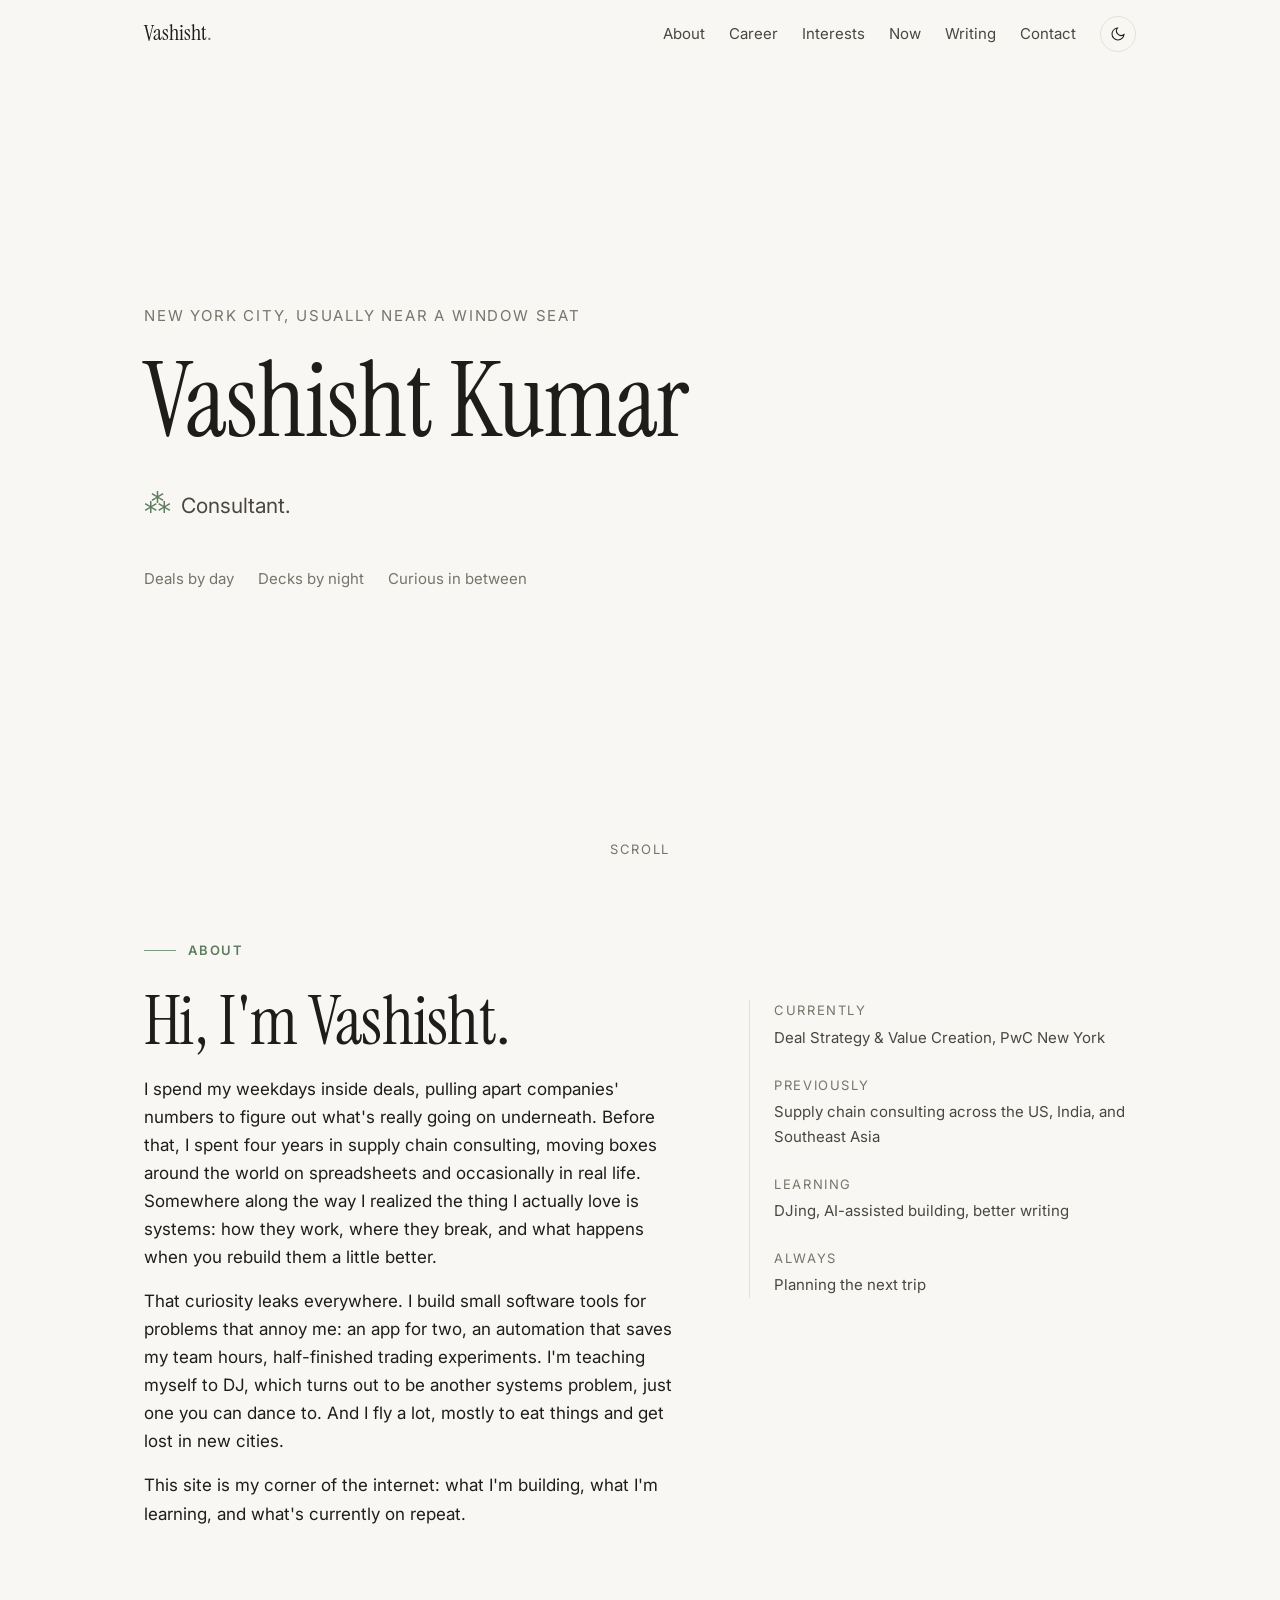
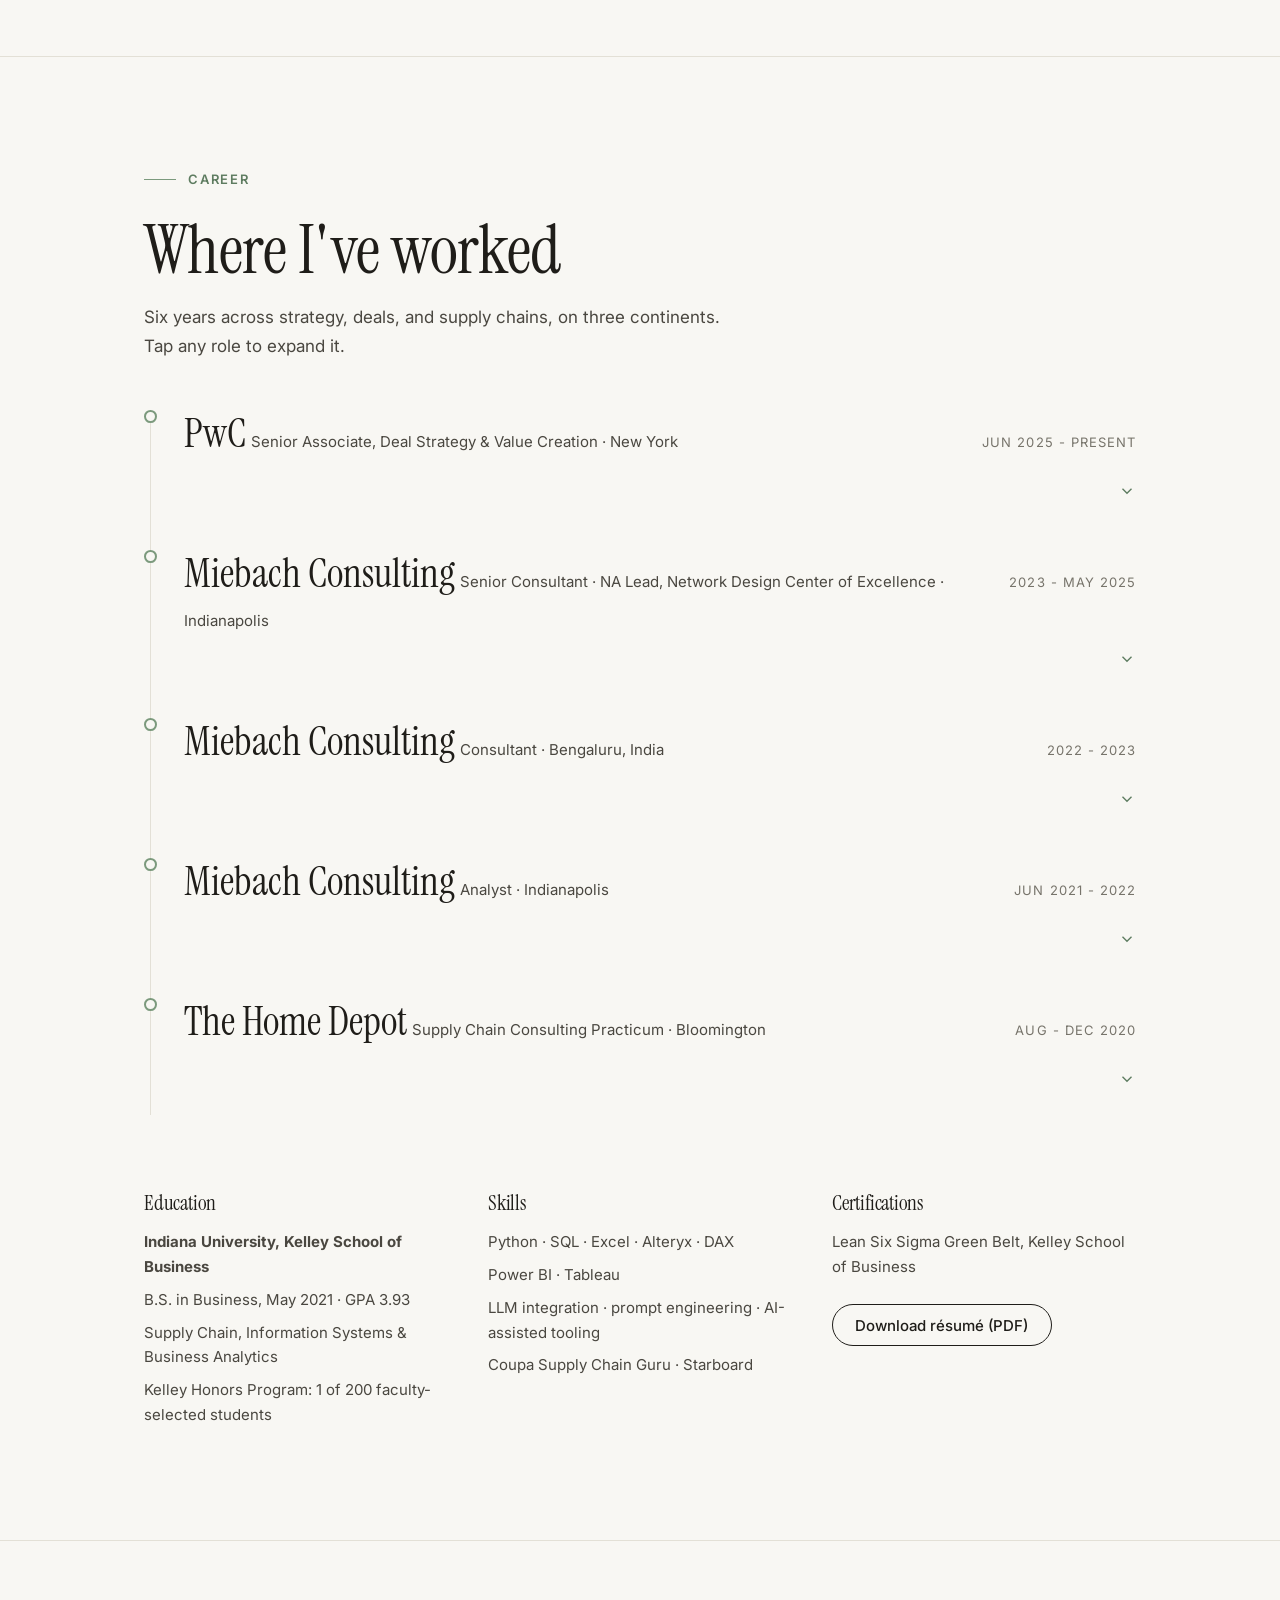
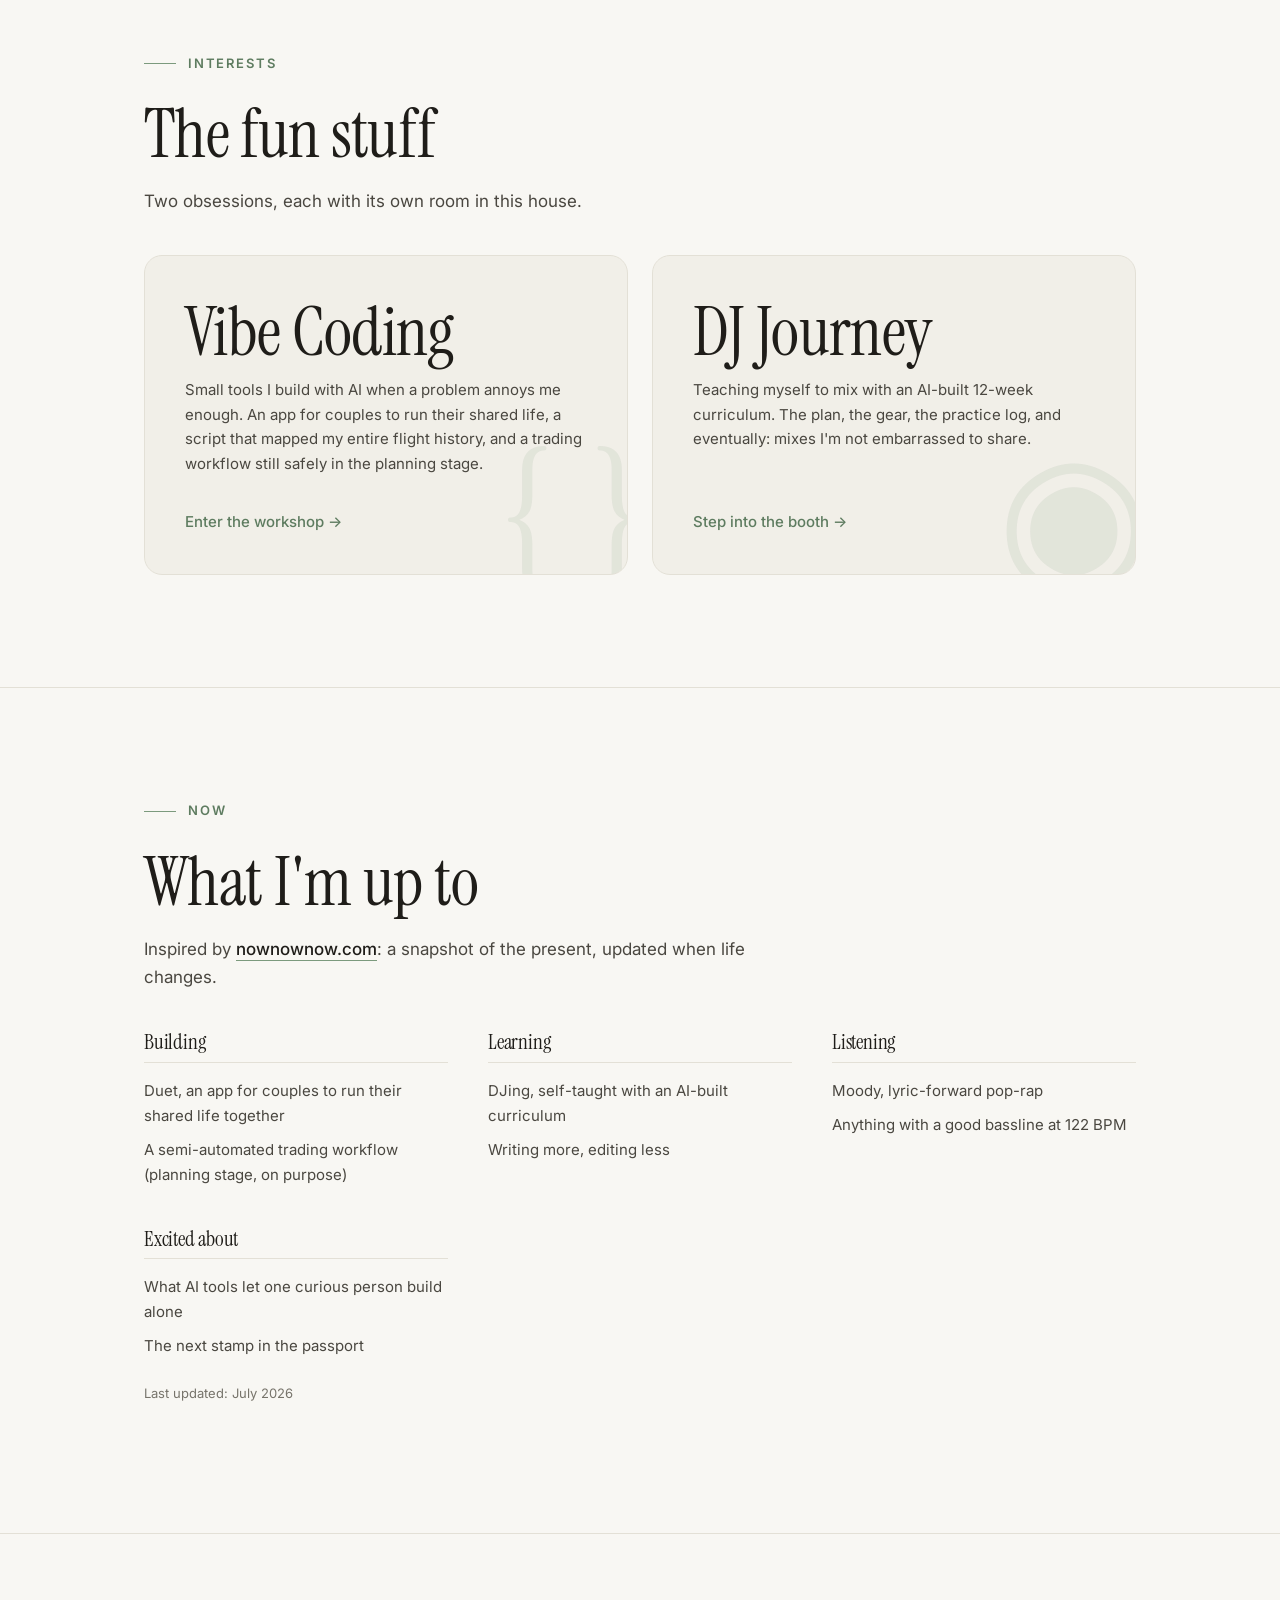
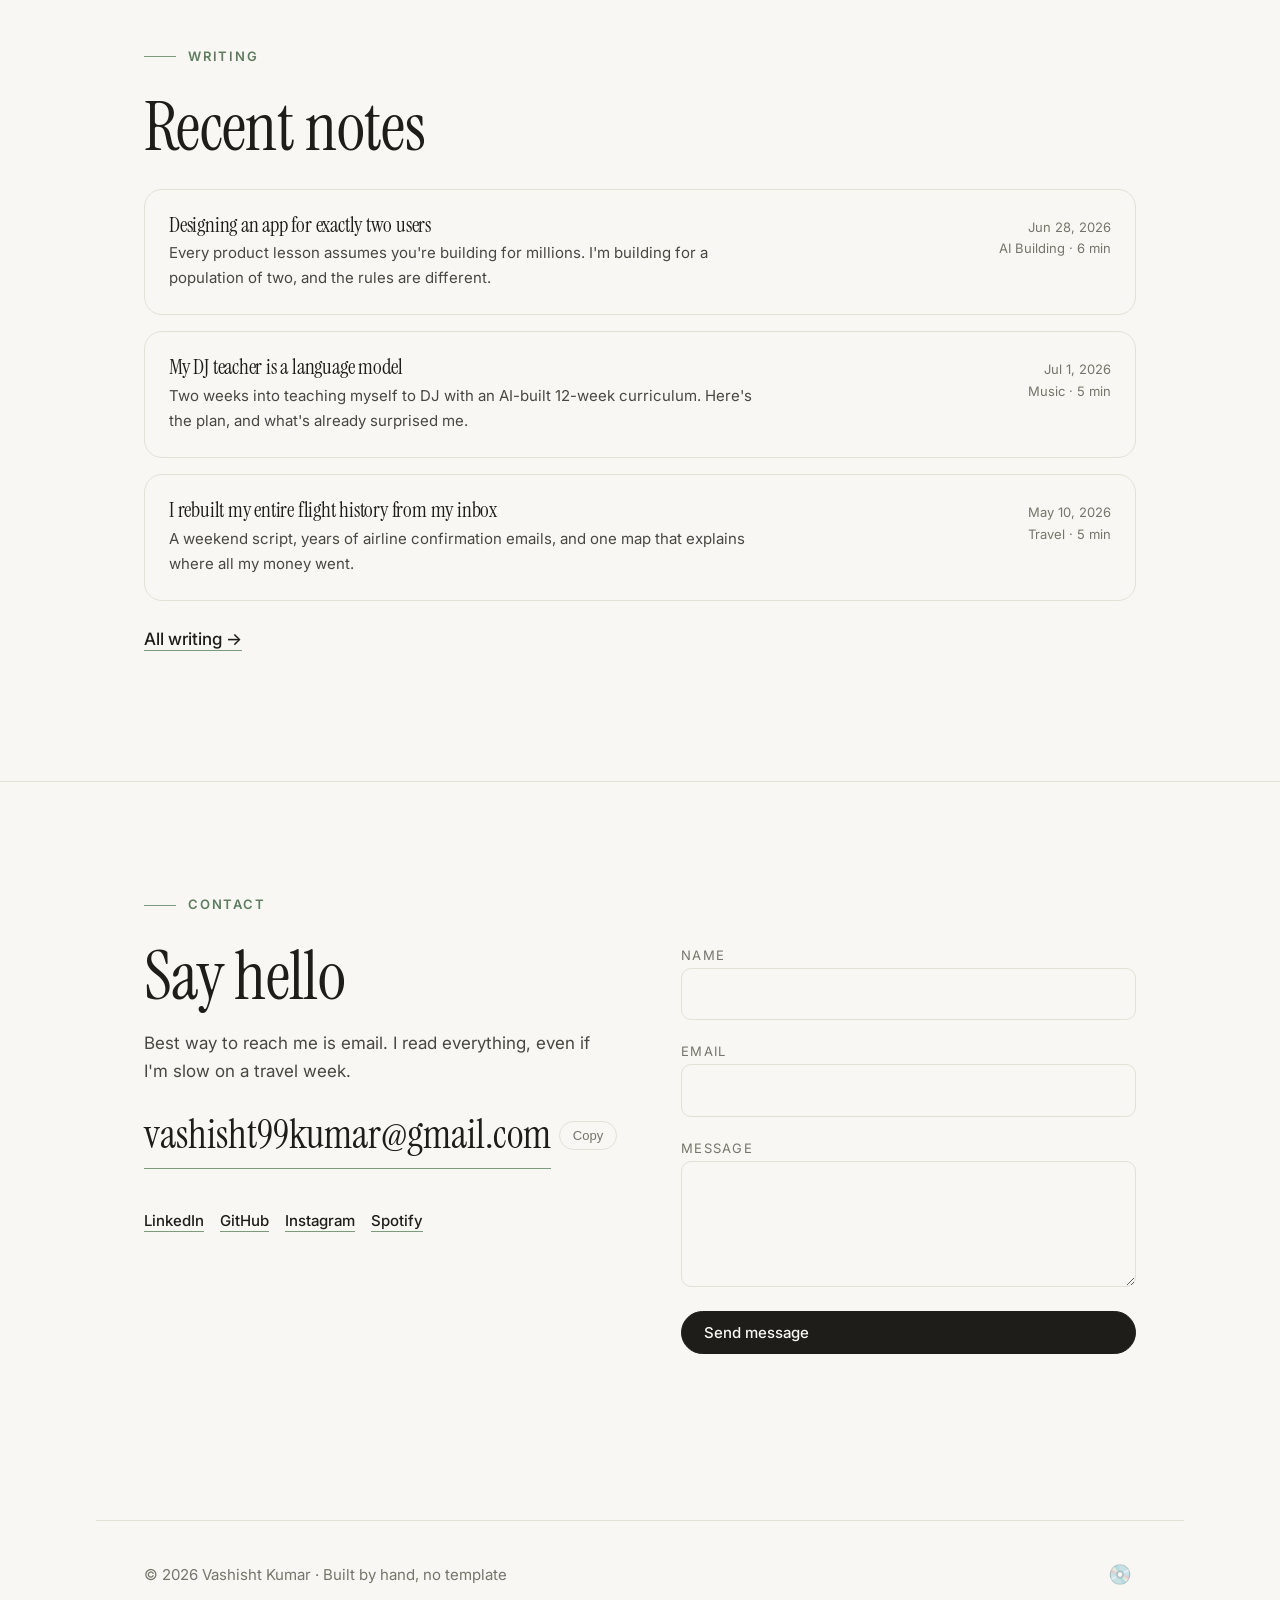
==== index.html @ 823fc9f8 "Add files via upload" ====
<!DOCTYPE html>
<html lang="en">
<head>
  <meta charset="UTF-8">
  <meta name="viewport" content="width=device-width, initial-scale=1.0">
  <title>Vashisht Kumar - building, mixing, learning in public</title>

  <!-- SEO -->
  <meta name="description" content="Vashisht Kumar is a deals consultant in New York who builds small software tools, learns to DJ, and writes about systems, money, and music.">
  <link rel="canonical" href="https://vashishtkumar99.github.io/">

  <!-- OpenGraph -->
  <meta property="og:type" content="website">
  <meta property="og:title" content="Vashisht Kumar">
  <meta property="og:description" content="Building, mixing, and learning in public. A personal corner of the internet.">
  <meta property="og:url" content="https://vashishtkumar99.github.io/">
  <meta property="og:image" content="https://vashishtkumar99.github.io/assets/images/og-cover.png">
  <meta name="twitter:card" content="summary_large_image">

  <link rel="icon" href="assets/icons/favicon.svg" type="image/svg+xml">

  <!-- Fonts -->
  <link rel="preconnect" href="https://fonts.googleapis.com">
  <link rel="preconnect" href="https://fonts.gstatic.com" crossorigin>
  <link href="https://fonts.googleapis.com/css2?family=Instrument+Serif:ital@0;1&family=Inter:wght@400;500;600&display=swap" rel="stylesheet">

  <link rel="stylesheet" href="styles/main.css">
  <link rel="stylesheet" href="styles/animations.css">
  <link rel="stylesheet" href="styles/responsive.css">

  <!-- Set theme before paint to avoid a flash of the wrong mode -->
  <script>
    (function () {
      var t = localStorage.getItem("theme");
      if (t === "dark" || (!t && matchMedia("(prefers-color-scheme: dark)").matches)) {
        document.documentElement.setAttribute("data-theme", "dark");
      }
    })();
  </script>
</head>
<body>
  <a class="skip-link" href="#main">Skip to content</a>

  <!-- Loading overlay -->
  <div class="loader" id="loader" aria-hidden="true"><span>VK</span></div>

  <!-- ============================ Navigation ============================ -->
  <header class="nav" id="nav">
    <div class="container nav__inner">
      <a class="nav__logo" href="/" aria-label="Vashisht Kumar, home">Vashisht<span class="mark">.</span></a>

      <button class="nav__menu-btn" id="menuBtn" aria-expanded="false" aria-controls="navLinks" aria-label="Open menu">
        <svg width="22" height="22" viewBox="0 0 24 24" fill="none" stroke="currentColor" stroke-width="1.6" aria-hidden="true"><path d="M4 7h16M4 12h16M4 17h16"/></svg>
      </button>

      <nav aria-label="Main">
        <ul class="nav__links" id="navLinks">
          <li><a href="#about">About</a></li>
          <li><a href="#career">Career</a></li>
          <li><a href="#interests">Interests</a></li>
          <li><a href="#now">Now</a></li>
          <li><a href="writing.html">Writing</a></li>
          <li><a href="#contact">Contact</a></li>
          <li>
            <button class="theme-toggle" id="themeToggle" aria-label="Toggle dark mode">
              <svg class="icon-sun" viewBox="0 0 24 24" fill="none" stroke="currentColor" stroke-width="1.6" aria-hidden="true"><circle cx="12" cy="12" r="4"/><path d="M12 2v2m0 16v2M4.9 4.9l1.4 1.4m11.4 11.4 1.4 1.4M2 12h2m16 0h2M4.9 19.1l1.4-1.4M17.7 6.3l1.4-1.4"/></svg>
              <svg class="icon-moon" viewBox="0 0 24 24" fill="none" stroke="currentColor" stroke-width="1.6" aria-hidden="true"><path d="M21 12.8A9 9 0 1 1 11.2 3 7 7 0 0 0 21 12.8Z"/></svg>
            </button>
          </li>
        </ul>
      </nav>
    </div>
  </header>

  <main id="main">
    <!-- ============================ Hero ============================ -->
    <section class="hero container" aria-label="Introduction">
      <div>
        <p class="hero__hello hero-enter">New York City, usually near a window seat</p>
        <h1 class="hero-enter">Vashisht Kumar</h1>
        <p class="hero__rotator hero-enter">
          <span class="mark" aria-hidden="true">⁂</span>
          <span class="rotator__word" id="rotatorWord">Consultant.</span>
        </p>
        <div class="hero__meta hero-enter">
          <span>Deals by day</span>
          <span>Decks by night</span>
          <span>Curious in between</span>
        </div>
      </div>
      <p class="scroll-hint" aria-hidden="true">Scroll</p>
    </section>

    <!-- ============================ About ============================ -->
    <section class="section" id="about">
      <div class="container">
        <p class="eyebrow reveal">About</p>
        <div class="about__grid">
          <div class="reveal">
            <h2>Hi, I'm Vashisht.</h2>
            <p>I spend my weekdays inside deals, pulling apart companies' numbers to figure out what's really going on underneath. Before that, I spent four years in supply chain consulting, moving boxes around the world on spreadsheets and occasionally in real life. Somewhere along the way I realized the thing I actually love is systems: how they work, where they break, and what happens when you rebuild them a little better.</p>
            <p>That curiosity leaks everywhere. I build small software tools for problems that annoy me: an app for two, an automation that saves my team hours, half-finished trading experiments. I'm teaching myself to DJ, which turns out to be another systems problem, just one you can dance to. And I fly a lot, mostly to eat things and get lost in new cities.</p>
            <p>This site is my corner of the internet: what I'm building, what I'm learning, and what's currently on repeat.</p>
          </div>
          <dl class="about__facts reveal-stagger">
            <div>
              <dt>Currently</dt>
              <dd>Deal Strategy &amp; Value Creation, PwC New York</dd>
            </div>
            <div>
              <dt>Previously</dt>
              <dd>Supply chain consulting across the US, India, and Southeast Asia</dd>
            </div>
            <div>
              <dt>Learning</dt>
              <dd>DJing, AI-assisted building, better writing</dd>
            </div>
            <div>
              <dt>Always</dt>
              <dd>Planning the next trip</dd>
            </div>
          </dl>
        </div>
      </div>
    </section>

    <!-- ============================ Career ============================ -->
    <section class="section" id="career">
      <div class="container">
        <p class="eyebrow reveal">Career</p>
        <h2 class="reveal">Where I've worked</h2>
        <p class="reveal" style="margin-bottom: var(--space-4); color: var(--ink-soft);">Six years across strategy, deals, and supply chains, on three continents. Tap any role to expand it.</p>

        <ol class="timeline">
          <!-- PwC -->
          <li class="timeline__item reveal">
            <button class="timeline__toggle" aria-expanded="false">
              <span>
                <span class="timeline__company">PwC</span>
                <span class="timeline__role">Senior Associate, Deal Strategy &amp; Value Creation · New York</span>
              </span>
              <span class="timeline__dates">Jun 2025 - Present</span>
              <svg class="timeline__chevron" width="18" height="18" viewBox="0 0 24 24" fill="none" stroke="currentColor" stroke-width="1.8" aria-hidden="true"><path d="m6 9 6 6 6-6"/></svg>
            </button>
            <div class="timeline__panel">
              <div class="timeline__panel-inner">
                <ul>
                  <li>Identified revenue, margin, and pipeline risks across 3 buy-side deals; findings led clients to reprice or walk away from transactions.</li>
                  <li>Supported 2 closed sell-side deals with ARR and price/volume/mix analyses that held up under buyer due diligence.</li>
                  <li>Co-led 4 portfolio company engagements, running client communication and guiding 1–2 analysts to the final deliverable.</li>
                  <li>Built AI-assisted practice tools that cut client data QC from 2 hours to minutes: a data profiling automation, a custom Excel ribbon, and LLM-integrated Power BI standards for DAX generation.</li>
                </ul>
                <div class="tags">
                  <span class="tag">M&amp;A diligence</span><span class="tag">Excel</span><span class="tag">Power BI</span><span class="tag">LLM tooling</span><span class="tag">DAX</span>
                </div>
              </div>
            </div>
          </li>

          <!-- Miebach - Senior Consultant -->
          <li class="timeline__item reveal">
            <button class="timeline__toggle" aria-expanded="false">
              <span>
                <span class="timeline__company">Miebach Consulting</span>
                <span class="timeline__role">Senior Consultant · NA Lead, Network Design Center of Excellence · Indianapolis</span>
              </span>
              <span class="timeline__dates">2023 - May 2025</span>
              <svg class="timeline__chevron" width="18" height="18" viewBox="0 0 24 24" fill="none" stroke="currentColor" stroke-width="1.8" aria-hidden="true"><path d="m6 9 6 6 6-6"/></svg>
            </button>
            <div class="timeline__panel">
              <div class="timeline__panel-inner">
                <ul>
                  <li>Led S&amp;OP process design and OMP implementation for a large CPG manufacturer, owning a workstream end-to-end across internal teams and external partners.</li>
                  <li>Managed 5 projects across network design and S&amp;OE planning: scope, timeline, and budget.</li>
                  <li>Delivered work that generated 4 follow-up projects worth 1–2x the original contract value.</li>
                  <li>Appointed Center of Excellence lead: designed and delivered network design trainings for 50–100 consultants globally.</li>
                </ul>
                <div class="tags">
                  <span class="tag">S&amp;OP</span><span class="tag">OMP</span><span class="tag">Network design</span><span class="tag">Team leadership</span>
                </div>
              </div>
            </div>
          </li>

          <!-- Miebach - Consultant, Bengaluru -->
          <li class="timeline__item reveal">
            <button class="timeline__toggle" aria-expanded="false">
              <span>
                <span class="timeline__company">Miebach Consulting</span>
                <span class="timeline__role">Consultant · Bengaluru, India</span>
              </span>
              <span class="timeline__dates">2022 - 2023</span>
              <svg class="timeline__chevron" width="18" height="18" viewBox="0 0 24 24" fill="none" stroke="currentColor" stroke-width="1.8" aria-hidden="true"><path d="m6 9 6 6 6-6"/></svg>
            </button>
            <div class="timeline__panel">
              <div class="timeline__panel-inner">
                <ul>
                  <li>Owned analysis workstreams across 6 distribution, inventory, and manufacturing optimization projects in 5 Southeast Asian countries, identifying 10–12% supply chain cost savings.</li>
                  <li>Managed 2 client engagements end-to-end across consumer goods, cosmetics, and chemical industries.</li>
                  <li>Led bi-weekly knowledge-sharing sessions for 50+ regional attendees.</li>
                </ul>
                <div class="tags">
                  <span class="tag">Optimization</span><span class="tag">Client management</span><span class="tag">APAC</span>
                </div>
              </div>
            </div>
          </li>

          <!-- Miebach - Analyst -->
          <li class="timeline__item reveal">
            <button class="timeline__toggle" aria-expanded="false">
              <span>
                <span class="timeline__company">Miebach Consulting</span>
                <span class="timeline__role">Analyst · Indianapolis</span>
              </span>
              <span class="timeline__dates">Jun 2021 - 2022</span>
              <svg class="timeline__chevron" width="18" height="18" viewBox="0 0 24 24" fill="none" stroke="currentColor" stroke-width="1.8" aria-hidden="true"><path d="m6 9 6 6 6-6"/></svg>
            </button>
            <div class="timeline__panel">
              <div class="timeline__panel-inner">
                <ul>
                  <li>Built supply chain models across 7 fashion and retail engagements, reducing costs 5–10% with Llamasoft's optimization suite.</li>
                  <li>Ran on-site factory assessments with clients to validate data and find operational inefficiencies.</li>
                  <li>Created an automated SQL + Power BI workflow to interpret modeling results, saving 20+ hours per strategy project and was adopted by the whole team.</li>
                </ul>
                <div class="tags">
                  <span class="tag">SQL</span><span class="tag">Power BI</span><span class="tag">Llamasoft</span><span class="tag">Automation</span>
                </div>
              </div>
            </div>
          </li>

          <!-- Home Depot practicum -->
          <li class="timeline__item reveal">
            <button class="timeline__toggle" aria-expanded="false">
              <span>
                <span class="timeline__company">The Home Depot</span>
                <span class="timeline__role">Supply Chain Consulting Practicum · Bloomington</span>
              </span>
              <span class="timeline__dates">Aug - Dec 2020</span>
              <svg class="timeline__chevron" width="18" height="18" viewBox="0 0 24 24" fill="none" stroke="currentColor" stroke-width="1.8" aria-hidden="true"><path d="m6 9 6 6 6-6"/></svg>
            </button>
            <div class="timeline__panel">
              <div class="timeline__panel-inner">
                <ul>
                  <li>Faculty-selected for a transportation and delivery optimization project for a Fortune 500 company.</li>
                  <li>Recommended vendor and third-party backhauls to cut "empty" fleet miles, with savings in the hundreds of thousands of dollars.</li>
                  <li>Built an Excel Solver model showing the case for switching bulk distribution centers to 7-day operations.</li>
                </ul>
                <div class="tags">
                  <span class="tag">Excel Solver</span><span class="tag">Logistics</span>
                </div>
              </div>
            </div>
          </li>
        </ol>

        <div class="career__extras reveal-stagger">
          <div>
            <h3>Education</h3>
            <ul>
              <li><strong>Indiana University, Kelley School of Business</strong></li>
              <li>B.S. in Business, May 2021 · GPA 3.93</li>
              <li>Supply Chain, Information Systems &amp; Business Analytics</li>
              <li>Kelley Honors Program: 1 of 200 faculty-selected students</li>
            </ul>
          </div>
          <div>
            <h3>Skills</h3>
            <ul>
              <li>Python · SQL · Excel · Alteryx · DAX</li>
              <li>Power BI · Tableau</li>
              <li>LLM integration · prompt engineering · AI-assisted tooling</li>
              <li>Coupa Supply Chain Guru · Starboard</li>
            </ul>
          </div>
          <div>
            <h3>Certifications</h3>
            <ul>
              <li>Lean Six Sigma Green Belt, Kelley School of Business</li>
              <li style="margin-top: var(--space-2);"><a class="btn" href="assets/Vashisht_Kumar_Resume.pdf" download>Download résumé (PDF)</a></li>
            </ul>
          </div>
        </div>
      </div>
    </section>

    <!-- ============================ Interests ============================ -->
    <section class="section" id="interests">
      <div class="container">
        <p class="eyebrow reveal">Interests</p>
        <h2 class="reveal">The fun stuff</h2>
        <p class="reveal" style="margin-bottom: var(--space-4); color: var(--ink-soft);">Two obsessions, each with its own room in this house.</p>

        <div class="interests__grid reveal-stagger">
          <a class="interest-card" href="vibe-coding.html">
            <h3>Vibe Coding</h3>
            <p>Small tools I build with AI when a problem annoys me enough. An app for couples to run their shared life, a script that mapped my entire flight history, and a trading workflow still safely in the planning stage.</p>
            <span class="interest-card__cta">Enter the workshop →</span>
            <span class="interest-card__glyph" aria-hidden="true">{ }</span>
          </a>
          <a class="interest-card" href="dj.html">
            <h3>DJ Journey</h3>
            <p>Teaching myself to mix with an AI-built 12-week curriculum. The plan, the gear, the practice log, and eventually: mixes I'm not embarrassed to share.</p>
            <span class="interest-card__cta">Step into the booth →</span>
            <span class="interest-card__glyph" aria-hidden="true">◉</span>
          </a>
        </div>
      </div>
    </section>

    <!-- ============================ Now ============================ -->
    <section class="section" id="now">
      <div class="container">
        <p class="eyebrow reveal">Now</p>
        <h2 class="reveal">What I'm up to</h2>
        <p class="reveal" style="color: var(--ink-soft);">Inspired by <a class="link" href="https://nownownow.com/about" target="_blank" rel="noopener">nownownow.com</a>: a snapshot of the present, updated when life changes.</p>

        <div class="now__grid reveal-stagger" style="margin-top: var(--space-4);">
          <div class="now__col">
            <h3>Building</h3>
            <ul>
              <li>Duet, an app for couples to run their shared life together</li>
              <li>A semi-automated trading workflow (planning stage, on purpose)</li>
            </ul>
          </div>
          <div class="now__col">
            <h3>Learning</h3>
            <ul>
              <li>DJing, self-taught with an AI-built curriculum</li>
              <li>Writing more, editing less</li>
            </ul>
          </div>
          <div class="now__col">
            <h3>Listening</h3>
            <ul>
              <li>Moody, lyric-forward pop-rap</li>
              <li>Anything with a good bassline at 122 BPM</li>
            </ul>
          </div>
          <div class="now__col">
            <h3>Excited about</h3>
            <ul>
              <li>What AI tools let one curious person build alone</li>
              <li>The next stamp in the passport</li>
            </ul>
          </div>
        </div>
        <p class="now__updated reveal">Last updated: July 2026</p>
      </div>
    </section>

    <!-- ============================ Writing preview ============================ -->
    <section class="section" id="writing">
      <div class="container">
        <p class="eyebrow reveal">Writing</p>
        <h2 class="reveal">Recent notes</h2>
        <div class="post-list reveal-stagger" id="recentPosts" style="margin-top: var(--space-3);">
          <!-- Rendered from js/app.js POSTS data -->
        </div>
        <p class="reveal" style="margin-top: var(--space-3);"><a class="link" href="writing.html">All writing →</a></p>
      </div>
    </section>

    <!-- ============================ Contact ============================ -->
    <section class="section" id="contact">
      <div class="container">
        <p class="eyebrow reveal">Contact</p>
        <div class="contact__grid">
          <div class="reveal">
            <h2>Say hello</h2>
            <p style="color: var(--ink-soft);">Best way to reach me is email. I read everything, even if I'm slow on a travel week.</p>
            <p class="contact__email">
              <a class="link" href="mailto:vashisht99kumar@gmail.com">vashisht99kumar@gmail.com</a>
              <button class="copy-btn" id="copyEmail" data-email="vashisht99kumar@gmail.com">Copy</button>
            </p>
            <ul class="socials">
              <li><a class="link" href="https://www.linkedin.com/in/vashishtkumar/" target="_blank" rel="noopener">LinkedIn</a></li>
              <li><a class="link" href="https://github.com/vashishtkumar99" target="_blank" rel="noopener">GitHub</a></li>
              <li><a class="link" href="https://www.instagram.com/vash99" target="_blank" rel="noopener">Instagram</a></li>
              <li><a class="link" href="https://open.spotify.com/user/z9gkb1hpstepxz9as33qjwstt?si=893effffeba64bb4" target="_blank" rel="noopener">Spotify</a></li>
            </ul>
          </div>
          <form class="form reveal" id="contactForm" novalidate>
            <div>
              <label for="cf-name">Name</label>
              <input id="cf-name" name="name" type="text" autocomplete="name" required>
            </div>
            <div>
              <label for="cf-email">Email</label>
              <input id="cf-email" name="email" type="email" autocomplete="email" required>
            </div>
            <div>
              <label for="cf-message">Message</label>
              <textarea id="cf-message" name="message" rows="4" required></textarea>
            </div>
            <button class="btn btn--solid" type="submit">Send message</button>
            <p class="form__status" id="formStatus" role="status"></p>
          </form>
        </div>
      </div>
    </section>

    <!-- ============================ Footer ============================ -->
    <footer class="container footer">
      <span>© 2026 Vashisht Kumar · Built by hand, no template</span>
      <button class="vinyl" id="vinyl" aria-label="A record. Give it a spin.">💿</button>
    </footer>
  </main>

  <script src="js/app.js" defer></script>
  <script src="js/animations.js" defer></script>
</body>
</html>
---- styles/main.css ----
/* ==========================================================================
   main.css - design tokens, base, layout, components
   Site: vashishtkumar.com
   Palette: off-white paper, sage accents, warm blacks, muted grays.
   Type:    Instrument Serif (display) / Inter (body).
   ========================================================================== */

/* --------------------------------------------------------------------------
   1. Design tokens
   -------------------------------------------------------------------------- */
:root {
  /* Color */
  --paper:      #F8F7F3;
  --paper-soft: #F1EFE8;
  --ink:        #1F1D19;   /* warm black */
  --ink-soft:   #4A4740;
  --gray:       #77746B;
  --line:       #E3E0D6;
  --sage:       #7C9A7D;
  --sage-deep:  #5E7C60;
  --sage-tint:  #E9EFE7;

  /* Type */
  --font-display: "Instrument Serif", Georgia, "Times New Roman", serif;
  --font-body:    "Inter", -apple-system, BlinkMacSystemFont, "Segoe UI", sans-serif;

  --text-xs:   0.8125rem;
  --text-sm:   0.9375rem;
  --text-base: 1.0625rem;
  --text-lg:   1.3125rem;
  --text-xl:   clamp(1.75rem, 3.5vw, 2.5rem);
  --text-2xl:  clamp(2.5rem, 6vw, 4.25rem);
  --text-hero: clamp(3rem, 9vw, 6.5rem);

  /* Space & shape */
  --space-1: 0.5rem;
  --space-2: 1rem;
  --space-3: 1.5rem;
  --space-4: 2.5rem;
  --space-5: 4rem;
  --space-6: 7rem;
  --radius:  10px;
  --radius-lg: 18px;

  --container: 68rem;
  --measure:   38rem;   /* comfortable reading width */

  --ease: cubic-bezier(0.25, 0.1, 0.25, 1);
  --ease-out: cubic-bezier(0.16, 1, 0.3, 1);

  color-scheme: light;
}

/* Dark mode - warm, low-contrast, never pure black */
[data-theme="dark"] {
  --paper:      #191813;
  --paper-soft: #201F19;
  --ink:        #ECE9DF;
  --ink-soft:   #C6C2B5;
  --gray:       #928E82;
  --line:       #302E27;
  --sage:       #8FAC90;
  --sage-deep:  #A3BEA4;
  --sage-tint:  #232B22;
  color-scheme: dark;
}

/* --------------------------------------------------------------------------
   2. Base
   -------------------------------------------------------------------------- */
*, *::before, *::after { box-sizing: border-box; }

html {
  scroll-behavior: smooth;
  scroll-padding-top: 5.5rem; /* clear the fixed nav on anchor jumps */
}

body {
  margin: 0;
  background: var(--paper);
  color: var(--ink);
  font-family: var(--font-body);
  font-size: var(--text-base);
  line-height: 1.65;
  -webkit-font-smoothing: antialiased;
  transition: background-color 0.4s var(--ease), color 0.4s var(--ease);
}

h1, h2, h3 {
  font-family: var(--font-display);
  font-weight: 400;
  line-height: 1.08;
  letter-spacing: -0.01em;
  margin: 0 0 var(--space-2);
}

h1 { font-size: var(--text-hero); }
h2 { font-size: var(--text-2xl); }
h3 { font-size: var(--text-xl); }

p { margin: 0 0 var(--space-2); max-width: var(--measure); }

a {
  color: inherit;
  text-decoration: none;
}

img { max-width: 100%; display: block; }

::selection { background: var(--sage); color: var(--paper); }

:focus-visible {
  outline: 2px solid var(--sage-deep);
  outline-offset: 3px;
  border-radius: 2px;
}

.visually-hidden {
  position: absolute;
  width: 1px; height: 1px;
  clip-path: inset(50%);
  overflow: hidden;
  white-space: nowrap;
}

.skip-link {
  position: absolute;
  top: -3rem; left: var(--space-2);
  background: var(--ink); color: var(--paper);
  padding: 0.5rem 1rem;
  border-radius: var(--radius);
  z-index: 100;
  transition: top 0.2s var(--ease);
}
.skip-link:focus { top: var(--space-2); }

/* --------------------------------------------------------------------------
   3. Layout primitives
   -------------------------------------------------------------------------- */
.container {
  max-width: var(--container);
  margin-inline: auto;
  padding-inline: clamp(1.25rem, 5vw, 3rem);
}

.section { padding-block: var(--space-6); }
.section + .section { border-top: 1px solid var(--line); }

/* Eyebrow label - small caps, sage rule. Used to open every section. */
.eyebrow {
  display: flex;
  align-items: center;
  gap: 0.75rem;
  font-size: var(--text-xs);
  font-weight: 600;
  letter-spacing: 0.14em;
  text-transform: uppercase;
  color: var(--sage-deep);
  margin-bottom: var(--space-3);
}
.eyebrow::before {
  content: "";
  width: 2rem; height: 1px;
  background: var(--sage);
}

/* Inline text link with animated underline */
.link {
  position: relative;
  color: var(--ink);
  font-weight: 500;
  background-image: linear-gradient(var(--sage), var(--sage));
  background-repeat: no-repeat;
  background-position: 0 100%;
  background-size: 100% 1px;
  transition: background-size 0.3s var(--ease), color 0.3s var(--ease);
  padding-bottom: 2px;
}
.link:hover { background-size: 100% 2px; color: var(--sage-deep); }

/* Buttons */
.btn {
  display: inline-flex;
  align-items: center;
  gap: 0.5rem;
  font: 500 var(--text-sm)/1 var(--font-body);
  padding: 0.8rem 1.4rem;
  border-radius: 999px;
  border: 1px solid var(--ink);
  background: transparent;
  color: var(--ink);
  cursor: pointer;
  transition: background 0.25s var(--ease), color 0.25s var(--ease), transform 0.25s var(--ease);
}
.btn:hover { background: var(--ink); color: var(--paper); transform: translateY(-1px); }
.btn--solid { background: var(--ink); color: var(--paper); }
.btn--solid:hover { background: var(--sage-deep); border-color: var(--sage-deep); }

/* --------------------------------------------------------------------------
   4. Navigation
   -------------------------------------------------------------------------- */
.nav {
  position: fixed;
  inset: 0 0 auto;
  z-index: 50;
  backdrop-filter: blur(12px);
  background: color-mix(in srgb, var(--paper) 82%, transparent);
  border-bottom: 1px solid transparent;
  transition: border-color 0.3s var(--ease), background-color 0.4s var(--ease);
}
.nav.is-scrolled { border-color: var(--line); }

.nav__inner {
  display: flex;
  align-items: center;
  justify-content: space-between;
  height: 4.25rem;
}

.nav__logo {
  font-family: var(--font-display);
  font-size: 1.35rem;
}
.nav__logo .mark { color: var(--sage-deep); }

.nav__links {
  display: flex;
  align-items: center;
  gap: var(--space-3);
  list-style: none;
  margin: 0; padding: 0;
  font-size: var(--text-sm);
}
.nav__links a {
  color: var(--ink-soft);
  transition: color 0.2s var(--ease);
}
.nav__links a:hover,
.nav__links a[aria-current="page"] { color: var(--ink); }

/* Theme toggle */
.theme-toggle {
  border: 1px solid var(--line);
  background: transparent;
  color: var(--ink);
  width: 2.25rem; height: 2.25rem;
  border-radius: 50%;
  display: grid; place-items: center;
  cursor: pointer;
  transition: border-color 0.25s var(--ease), transform 0.25s var(--ease);
}
.theme-toggle:hover { border-color: var(--sage); transform: rotate(15deg); }
.theme-toggle svg { width: 1rem; height: 1rem; }
[data-theme="dark"] .theme-toggle .icon-moon,
:root:not([data-theme="dark"]) .theme-toggle .icon-sun { display: none; }

/* Mobile menu button */
.nav__menu-btn {
  display: none;
  background: none; border: none;
  cursor: pointer;
  color: var(--ink);
  padding: 0.5rem;
}

/* --------------------------------------------------------------------------
   5. Hero
   -------------------------------------------------------------------------- */
.hero {
  min-height: 92vh;
  display: flex;
  align-items: center;
  padding-top: 4.25rem;
}

.hero__hello {
  font-size: var(--text-sm);
  letter-spacing: 0.12em;
  text-transform: uppercase;
  color: var(--gray);
  margin-bottom: var(--space-2);
}

.hero h1 { max-width: 14ch; }

/* Rotating descriptor line */
.hero__rotator {
  margin-top: var(--space-3);
  font-size: var(--text-lg);
  color: var(--ink-soft);
  display: flex;
  align-items: baseline;
  gap: 0.6rem;
  min-height: 2.2em;
}
.hero__rotator .mark { color: var(--sage-deep); font-family: var(--font-display); font-size: 1.3em; }
.rotator__word {
  display: inline-block;
  transition: opacity 0.5s var(--ease), transform 0.5s var(--ease);
}
.rotator__word.is-leaving { opacity: 0; transform: translateY(-8px); }
.rotator__word.is-entering { opacity: 0; transform: translateY(8px); }

.hero__meta {
  margin-top: var(--space-4);
  display: flex;
  gap: var(--space-3);
  font-size: var(--text-sm);
  color: var(--gray);
}

.scroll-hint {
  position: absolute;
  bottom: var(--space-3);
  left: 50%;
  translate: -50% 0;
  color: var(--gray);
  font-size: var(--text-xs);
  letter-spacing: 0.12em;
  text-transform: uppercase;
}

/* --------------------------------------------------------------------------
   6. About
   -------------------------------------------------------------------------- */
.about__grid {
  display: grid;
  grid-template-columns: 1.4fr 1fr;
  gap: var(--space-5);
  align-items: start;
}

.about__facts {
  border-left: 1px solid var(--line);
  padding-left: var(--space-3);
  display: grid;
  gap: var(--space-3);
  font-size: var(--text-sm);
}
.about__facts dt {
  font-size: var(--text-xs);
  text-transform: uppercase;
  letter-spacing: 0.12em;
  color: var(--gray);
  margin-bottom: 0.25rem;
}
.about__facts dd { margin: 0; color: var(--ink-soft); }

/* --------------------------------------------------------------------------
   7. Career timeline
   -------------------------------------------------------------------------- */
.timeline {
  list-style: none;
  margin: 0; padding: 0;
  position: relative;
}
.timeline::before {
  content: "";
  position: absolute;
  left: 0.4rem;
  top: 0.8rem; bottom: 0.8rem;
  width: 1px;
  background: var(--line);
}

.timeline__item {
  position: relative;
  padding-left: var(--space-4);
  padding-bottom: var(--space-4);
}
.timeline__item::before {
  content: "";
  position: absolute;
  left: 0; top: 0.65rem;
  width: 0.8rem; height: 0.8rem;
  border-radius: 50%;
  background: var(--paper);
  border: 2px solid var(--sage);
  transition: background 0.3s var(--ease);
}
.timeline__item.is-open::before { background: var(--sage); }

.timeline__toggle {
  width: 100%;
  text-align: left;
  background: none;
  border: none;
  padding: 0;
  cursor: pointer;
  color: inherit;
  font: inherit;
  display: grid;
  grid-template-columns: 1fr auto;
  gap: var(--space-2);
  align-items: baseline;
}
.timeline__company {
  font-family: var(--font-display);
  font-size: var(--text-xl);
}
.timeline__role { color: var(--ink-soft); font-size: var(--text-sm); margin-top: 0.2rem; }
.timeline__dates {
  font-size: var(--text-xs);
  color: var(--gray);
  letter-spacing: 0.08em;
  text-transform: uppercase;
  white-space: nowrap;
}
.timeline__chevron {
  grid-column: 2;
  justify-self: end;
  color: var(--sage-deep);
  transition: transform 0.35s var(--ease-out);
}
.timeline__item.is-open .timeline__chevron { transform: rotate(180deg); }

/* Expandable panel - animated via max-height in JS */
.timeline__panel {
  overflow: hidden;
  max-height: 0;
  transition: max-height 0.5s var(--ease-out);
}
.timeline__panel-inner { padding-top: var(--space-2); }
.timeline__panel ul {
  margin: 0 0 var(--space-2);
  padding-left: 1.1rem;
  max-width: var(--measure);
  color: var(--ink-soft);
}
.timeline__panel li { margin-bottom: 0.5rem; }
.timeline__panel li::marker { color: var(--sage); }

.tags { display: flex; flex-wrap: wrap; gap: 0.5rem; }
.tag {
  font-size: var(--text-xs);
  padding: 0.3rem 0.75rem;
  border-radius: 999px;
  background: var(--sage-tint);
  color: var(--sage-deep);
  font-weight: 500;
}

.career__extras {
  margin-top: var(--space-5);
  display: grid;
  grid-template-columns: repeat(3, 1fr);
  gap: var(--space-4);
}
.career__extras h3 { font-size: var(--text-lg); }
.career__extras ul {
  list-style: none;
  margin: 0; padding: 0;
  font-size: var(--text-sm);
  color: var(--ink-soft);
  display: grid;
  gap: 0.5rem;
}

/* --------------------------------------------------------------------------
   8. Interests cards
   -------------------------------------------------------------------------- */
.interests__grid {
  display: grid;
  grid-template-columns: 1fr 1fr;
  gap: var(--space-3);
}

.interest-card {
  display: block;
  position: relative;
  border: 1px solid var(--line);
  border-radius: var(--radius-lg);
  padding: var(--space-4);
  min-height: 20rem;
  overflow: hidden;
  background: var(--paper-soft);
  transition: transform 0.4s var(--ease-out), border-color 0.3s var(--ease), box-shadow 0.4s var(--ease);
}
.interest-card:hover {
  transform: translateY(-4px);
  border-color: var(--sage);
  box-shadow: 0 16px 40px -24px rgba(31, 29, 25, 0.35);
}
.interest-card h3 { font-size: var(--text-2xl); margin-bottom: var(--space-1); }
.interest-card p { color: var(--ink-soft); font-size: var(--text-sm); }
.interest-card__cta {
  position: absolute;
  bottom: var(--space-4);
  font-size: var(--text-sm);
  font-weight: 500;
  color: var(--sage-deep);
  display: inline-flex;
  align-items: center;
  gap: 0.4rem;
  transition: gap 0.3s var(--ease);
}
.interest-card:hover .interest-card__cta { gap: 0.8rem; }

/* Ambient glyphs in card corners */
.interest-card__glyph {
  position: absolute;
  right: -1rem; bottom: -2rem;
  font-family: var(--font-display);
  font-size: 11rem;
  line-height: 1;
  color: var(--sage);
  opacity: 0.12;
  pointer-events: none;
  transition: opacity 0.4s var(--ease), transform 0.6s var(--ease-out);
}
.interest-card:hover .interest-card__glyph { opacity: 0.22; transform: rotate(-6deg); }

/* --------------------------------------------------------------------------
   9. Project cards (vibe coding page + reuse)
   -------------------------------------------------------------------------- */
.project-grid {
  display: grid;
  grid-template-columns: repeat(auto-fill, minmax(18rem, 1fr));
  gap: var(--space-3);
}
.project-card {
  border: 1px solid var(--line);
  border-radius: var(--radius-lg);
  padding: var(--space-3);
  background: var(--paper);
  display: flex;
  flex-direction: column;
  gap: var(--space-1);
  transition: transform 0.35s var(--ease-out), border-color 0.3s var(--ease);
}
.project-card:hover { transform: translateY(-3px); border-color: var(--sage); }
.project-card h3 { font-size: var(--text-lg); margin: 0; }
.project-card p { font-size: var(--text-sm); color: var(--ink-soft); flex: 1; }
.project-card__footer {
  display: flex;
  justify-content: space-between;
  align-items: center;
  font-size: var(--text-xs);
}

.status {
  display: inline-flex;
  align-items: center;
  gap: 0.4rem;
  font-size: var(--text-xs);
  font-weight: 600;
  letter-spacing: 0.06em;
  text-transform: uppercase;
}
.status::before { content: ""; width: 0.5rem; height: 0.5rem; border-radius: 50%; }
.status--building { color: #A8842C; }
.status--building::before { background: #D9AE45; }
.status--live { color: var(--sage-deep); }
.status--live::before { background: var(--sage); }
.status--archived { color: var(--gray); }
.status--archived::before { background: var(--gray); }

/* --------------------------------------------------------------------------
   10. DJ page
   -------------------------------------------------------------------------- */
.gear-grid {
  display: grid;
  grid-template-columns: repeat(auto-fit, minmax(14rem, 1fr));
  gap: var(--space-3);
}
.gear-card {
  border: 1px solid var(--line);
  border-radius: var(--radius);
  padding: var(--space-3);
  font-size: var(--text-sm);
}
.gear-card strong { display: block; font-size: var(--text-base); margin-bottom: 0.3rem; }
.gear-card span { color: var(--gray); }

.mix-embed {
  border: 1px solid var(--line);
  border-radius: var(--radius-lg);
  overflow: hidden;
  margin-block: var(--space-3);
}
.mix-embed iframe { display: block; width: 100%; border: 0; }

.gallery {
  display: grid;
  grid-template-columns: repeat(auto-fill, minmax(12rem, 1fr));
  gap: var(--space-2);
}
.gallery__ph {
  aspect-ratio: 4 / 3;
  border-radius: var(--radius);
  background: var(--sage-tint);
  display: grid;
  place-items: center;
  color: var(--sage-deep);
  font-size: var(--text-xs);
  letter-spacing: 0.08em;
  text-transform: uppercase;
}

/* --------------------------------------------------------------------------
   11. Now
   -------------------------------------------------------------------------- */
.now__grid {
  display: grid;
  grid-template-columns: repeat(auto-fit, minmax(15rem, 1fr));
  gap: var(--space-4);
}
.now__col h3 {
  font-size: var(--text-lg);
  border-bottom: 1px solid var(--line);
  padding-bottom: var(--space-1);
}
.now__col ul {
  list-style: none;
  margin: 0; padding: 0;
  display: grid;
  gap: 0.6rem;
  font-size: var(--text-sm);
  color: var(--ink-soft);
}
.now__updated { color: var(--gray); font-size: var(--text-xs); margin-top: var(--space-3); }

/* --------------------------------------------------------------------------
   12. Writing
   -------------------------------------------------------------------------- */
.writing-controls {
  display: flex;
  gap: var(--space-2);
  flex-wrap: wrap;
  margin-bottom: var(--space-4);
}
.writing-search {
  flex: 1;
  min-width: 14rem;
  padding: 0.7rem 1rem;
  border-radius: var(--radius);
  border: 1px solid var(--line);
  background: var(--paper);
  color: var(--ink);
  font: inherit;
  font-size: var(--text-sm);
}
.writing-search:focus { border-color: var(--sage); outline: none; }

.chip {
  border: 1px solid var(--line);
  background: transparent;
  color: var(--ink-soft);
  font: 500 var(--text-xs)/1 var(--font-body);
  padding: 0.55rem 0.9rem;
  border-radius: 999px;
  cursor: pointer;
  transition: all 0.25s var(--ease);
}
.chip:hover { border-color: var(--sage); }
.chip.is-active { background: var(--sage-deep); border-color: var(--sage-deep); color: var(--paper); }

.post-list { display: grid; gap: var(--space-2); }
.post-card {
  display: grid;
  grid-template-columns: 1fr auto;
  gap: var(--space-2);
  align-items: baseline;
  padding: var(--space-3);
  border: 1px solid var(--line);
  border-radius: var(--radius-lg);
  transition: border-color 0.3s var(--ease), transform 0.3s var(--ease-out);
}
.post-card:hover { border-color: var(--sage); transform: translateX(4px); }
.post-card h3 { font-size: var(--text-lg); margin: 0 0 0.3rem; }
.post-card p { font-size: var(--text-sm); color: var(--ink-soft); margin: 0; }
.post-card__meta {
  font-size: var(--text-xs);
  color: var(--gray);
  text-align: right;
  white-space: nowrap;
}
.post-empty { color: var(--gray); font-size: var(--text-sm); }

/* Article page */
.article { padding-top: var(--space-6); }
.article__body { max-width: var(--measure); }
.article__body h2 { font-size: var(--text-xl); margin-top: var(--space-4); }
.article__body blockquote {
  margin: var(--space-3) 0;
  padding-left: var(--space-2);
  border-left: 2px solid var(--sage);
  color: var(--ink-soft);
  font-style: italic;
}
.article__meta { color: var(--gray); font-size: var(--text-sm); margin-bottom: var(--space-4); }

.progress-bar {
  position: fixed;
  top: 0; left: 0;
  height: 3px;
  width: 0%;
  background: var(--sage);
  z-index: 60;
}

/* --------------------------------------------------------------------------
   13. Contact + footer
   -------------------------------------------------------------------------- */
.contact__grid {
  display: grid;
  grid-template-columns: 1fr 1fr;
  gap: var(--space-5);
}

.contact__email {
  display: inline-flex;
  align-items: center;
  gap: var(--space-1);
  font-family: var(--font-display);
  font-size: var(--text-xl);
}
.copy-btn {
  border: 1px solid var(--line);
  background: transparent;
  color: var(--gray);
  border-radius: 999px;
  padding: 0.35rem 0.8rem;
  font-size: var(--text-xs);
  cursor: pointer;
  transition: all 0.25s var(--ease);
}
.copy-btn:hover { border-color: var(--sage); color: var(--sage-deep); }
.copy-btn.is-copied { background: var(--sage-tint); border-color: var(--sage); color: var(--sage-deep); }

.socials {
  list-style: none;
  margin: var(--space-3) 0 0; padding: 0;
  display: flex;
  gap: var(--space-2);
  flex-wrap: wrap;
  font-size: var(--text-sm);
}

.form { display: grid; gap: var(--space-2); }
.form label {
  font-size: var(--text-xs);
  text-transform: uppercase;
  letter-spacing: 0.1em;
  color: var(--gray);
}
.form input, .form textarea {
  width: 100%;
  padding: 0.8rem 1rem;
  border: 1px solid var(--line);
  border-radius: var(--radius);
  background: var(--paper);
  color: var(--ink);
  font: inherit;
  font-size: var(--text-sm);
  transition: border-color 0.25s var(--ease);
}
.form input:focus, .form textarea:focus { border-color: var(--sage); outline: none; }
.form__status { font-size: var(--text-sm); color: var(--sage-deep); min-height: 1.5em; }

.footer {
  border-top: 1px solid var(--line);
  padding-block: var(--space-4);
  display: flex;
  justify-content: space-between;
  align-items: center;
  gap: var(--space-2);
  font-size: var(--text-sm);
  color: var(--gray);
  flex-wrap: wrap;
}

/* Easter egg: the footer vinyl. Click it. */
.vinyl {
  background: none;
  border: none;
  cursor: pointer;
  font-size: 1.2rem;
  line-height: 1;
  padding: 0.25rem;
  filter: grayscale(0.4);
  transition: filter 0.3s var(--ease);
}
.vinyl:hover { filter: grayscale(0); }
.vinyl.is-spinning { animation: spin 1.8s linear infinite; filter: grayscale(0); }

/* Drill schedule (dj-plan.html) */
.session {
  margin-bottom: var(--space-3);
  border: 1px solid var(--line);
  border-radius: var(--radius);
  padding: var(--space-3);
  background: var(--paper);
}
.session__name { font-family: var(--font-display); font-size: var(--text-lg); margin: 0 0 0.2rem; }
.session__focus { font-size: var(--text-sm); color: var(--sage-deep); margin-bottom: var(--space-2); }
.drill {
  display: grid;
  grid-template-columns: 6rem 1fr;
  gap: var(--space-2);
  padding: 0.7rem 0;
  border-top: 1px solid var(--line);
  font-size: var(--text-sm);
}
.drill__time { color: var(--gray); font-variant-numeric: tabular-nums; white-space: nowrap; }
.drill__title { font-weight: 600; }
.drill__desc { color: var(--ink-soft); margin: 0.15rem 0 0; }
.drill__song { color: var(--gray); font-size: var(--text-xs); margin-top: 0.25rem; }
@media (max-width: 40rem) {
  .drill { grid-template-columns: 1fr; gap: 0.2rem; }
}

/* --------------------------------------------------------------------------
   14. Page hero (inner pages) & 404
   -------------------------------------------------------------------------- */
.page-hero { padding-top: calc(4.25rem + var(--space-6)); padding-bottom: var(--space-5); }
.page-hero p { color: var(--ink-soft); font-size: var(--text-lg); }

.error-page {
  min-height: 100vh;
  display: grid;
  place-items: center;
  text-align: center;
  padding: var(--space-4);
}
.error-page h1 { font-size: clamp(5rem, 20vw, 12rem); color: var(--sage); }

/* Loading overlay */
.loader {
  position: fixed;
  inset: 0;
  z-index: 90;
  background: var(--paper);
  display: grid;
  place-items: center;
  font-family: var(--font-display);
  font-size: var(--text-xl);
  transition: opacity 0.6s var(--ease), visibility 0.6s;
}
.loader.is-done { opacity: 0; visibility: hidden; }
---- styles/animations.css ----
/* ==========================================================================
   animations.css - scroll reveals, keyframes, motion preferences
   All reveal classes are activated by IntersectionObserver in js/animations.js.
   ========================================================================== */

/* Reveal on scroll: fade + rise */
.reveal {
  opacity: 0;
  transform: translateY(24px);
  transition:
    opacity 0.8s var(--ease-out),
    transform 0.8s var(--ease-out);
}
.reveal.is-visible {
  opacity: 1;
  transform: none;
}

/* Staggered children - parent gets .reveal-stagger, children animate in order */
.reveal-stagger > * {
  opacity: 0;
  transform: translateY(18px);
  transition:
    opacity 0.7s var(--ease-out),
    transform 0.7s var(--ease-out);
}
.reveal-stagger.is-visible > * {
  opacity: 1;
  transform: none;
}
.reveal-stagger.is-visible > :nth-child(1) { transition-delay: 0.05s; }
.reveal-stagger.is-visible > :nth-child(2) { transition-delay: 0.15s; }
.reveal-stagger.is-visible > :nth-child(3) { transition-delay: 0.25s; }
.reveal-stagger.is-visible > :nth-child(4) { transition-delay: 0.35s; }
.reveal-stagger.is-visible > :nth-child(5) { transition-delay: 0.45s; }
.reveal-stagger.is-visible > :nth-child(6) { transition-delay: 0.55s; }

/* Hero entrance - plays once on load, after the loader clears */
.hero-enter {
  opacity: 0;
  transform: translateY(20px);
  animation: heroEnter 0.9s var(--ease-out) forwards;
}
.hero-enter:nth-child(2) { animation-delay: 0.15s; }
.hero-enter:nth-child(3) { animation-delay: 0.3s; }
.hero-enter:nth-child(4) { animation-delay: 0.45s; }

@keyframes heroEnter {
  to { opacity: 1; transform: none; }
}

/* Timeline dot pulse when the section first appears */
.timeline__item.is-visible::before {
  animation: dotPulse 0.6s var(--ease-out);
}
@keyframes dotPulse {
  0%   { box-shadow: 0 0 0 0 color-mix(in srgb, var(--sage) 45%, transparent); }
  100% { box-shadow: 0 0 0 12px transparent; }
}

/* Scroll hint bounce */
.scroll-hint { animation: hintFloat 2.6s var(--ease) infinite; }
@keyframes hintFloat {
  0%, 100% { transform: translateY(0); }
  50%      { transform: translateY(6px); }
}

/* Vinyl spin (footer easter egg) */
@keyframes spin {
  to { transform: rotate(360deg); }
}

/* Loader wordmark breathe */
.loader span { animation: breathe 1.4s var(--ease) infinite; }
@keyframes breathe {
  0%, 100% { opacity: 0.4; }
  50%      { opacity: 1; }
}

/* Lazy images: fade in once loaded (JS adds .is-loaded) */
img[loading="lazy"] {
  opacity: 0;
  transition: opacity 0.6s var(--ease);
}
img[loading="lazy"].is-loaded { opacity: 1; }

/* --------------------------------------------------------------------------
   Reduced motion: turn everything off, show content immediately
   -------------------------------------------------------------------------- */
@media (prefers-reduced-motion: reduce) {
  html { scroll-behavior: auto; }
  *, *::before, *::after {
    animation-duration: 0.01ms !important;
    animation-iteration-count: 1 !important;
    transition-duration: 0.01ms !important;
  }
  .reveal, .reveal-stagger > *, .hero-enter {
    opacity: 1 !important;
    transform: none !important;
  }
}
---- styles/responsive.css ----
/* ==========================================================================
   responsive.css - breakpoints
   Desktop-first overrides. Two breakpoints keep things predictable:
   56rem (~900px) tablets, 40rem (~640px) phones.
   ========================================================================== */

@media (max-width: 56rem) {
  :root { --space-6: 5rem; }

  .about__grid,
  .contact__grid { grid-template-columns: 1fr; }

  .about__facts {
    border-left: none;
    border-top: 1px solid var(--line);
    padding-left: 0;
    padding-top: var(--space-3);
    grid-template-columns: 1fr 1fr;
  }

  .career__extras { grid-template-columns: 1fr; gap: var(--space-3); }

  .interests__grid { grid-template-columns: 1fr; }
  .interest-card { min-height: 15rem; }
}

@media (max-width: 40rem) {
  :root { --space-6: 4rem; --space-5: 3rem; }

  /* Mobile nav: hide inline links, show menu button + dropdown panel */
  .nav__links {
    position: absolute;
    top: 4.25rem; left: 0; right: 0;
    flex-direction: column;
    align-items: flex-start;
    gap: 0;
    background: var(--paper);
    border-bottom: 1px solid var(--line);
    padding: var(--space-2) clamp(1.25rem, 5vw, 3rem) var(--space-3);
    display: none;
  }
  .nav__links.is-open { display: flex; }
  .nav__links li { width: 100%; }
  .nav__links a { display: block; padding: 0.75rem 0; font-size: var(--text-base); }
  .nav__menu-btn { display: block; }

  .hero { min-height: 86vh; }
  .hero__meta { flex-direction: column; gap: var(--space-1); }

  .timeline__toggle { grid-template-columns: 1fr; }
  .timeline__dates { white-space: normal; }
  .timeline__chevron { grid-column: 1; justify-self: start; }

  .post-card { grid-template-columns: 1fr; }
  .post-card__meta { text-align: left; }

  .footer { flex-direction: column; align-items: flex-start; }
}
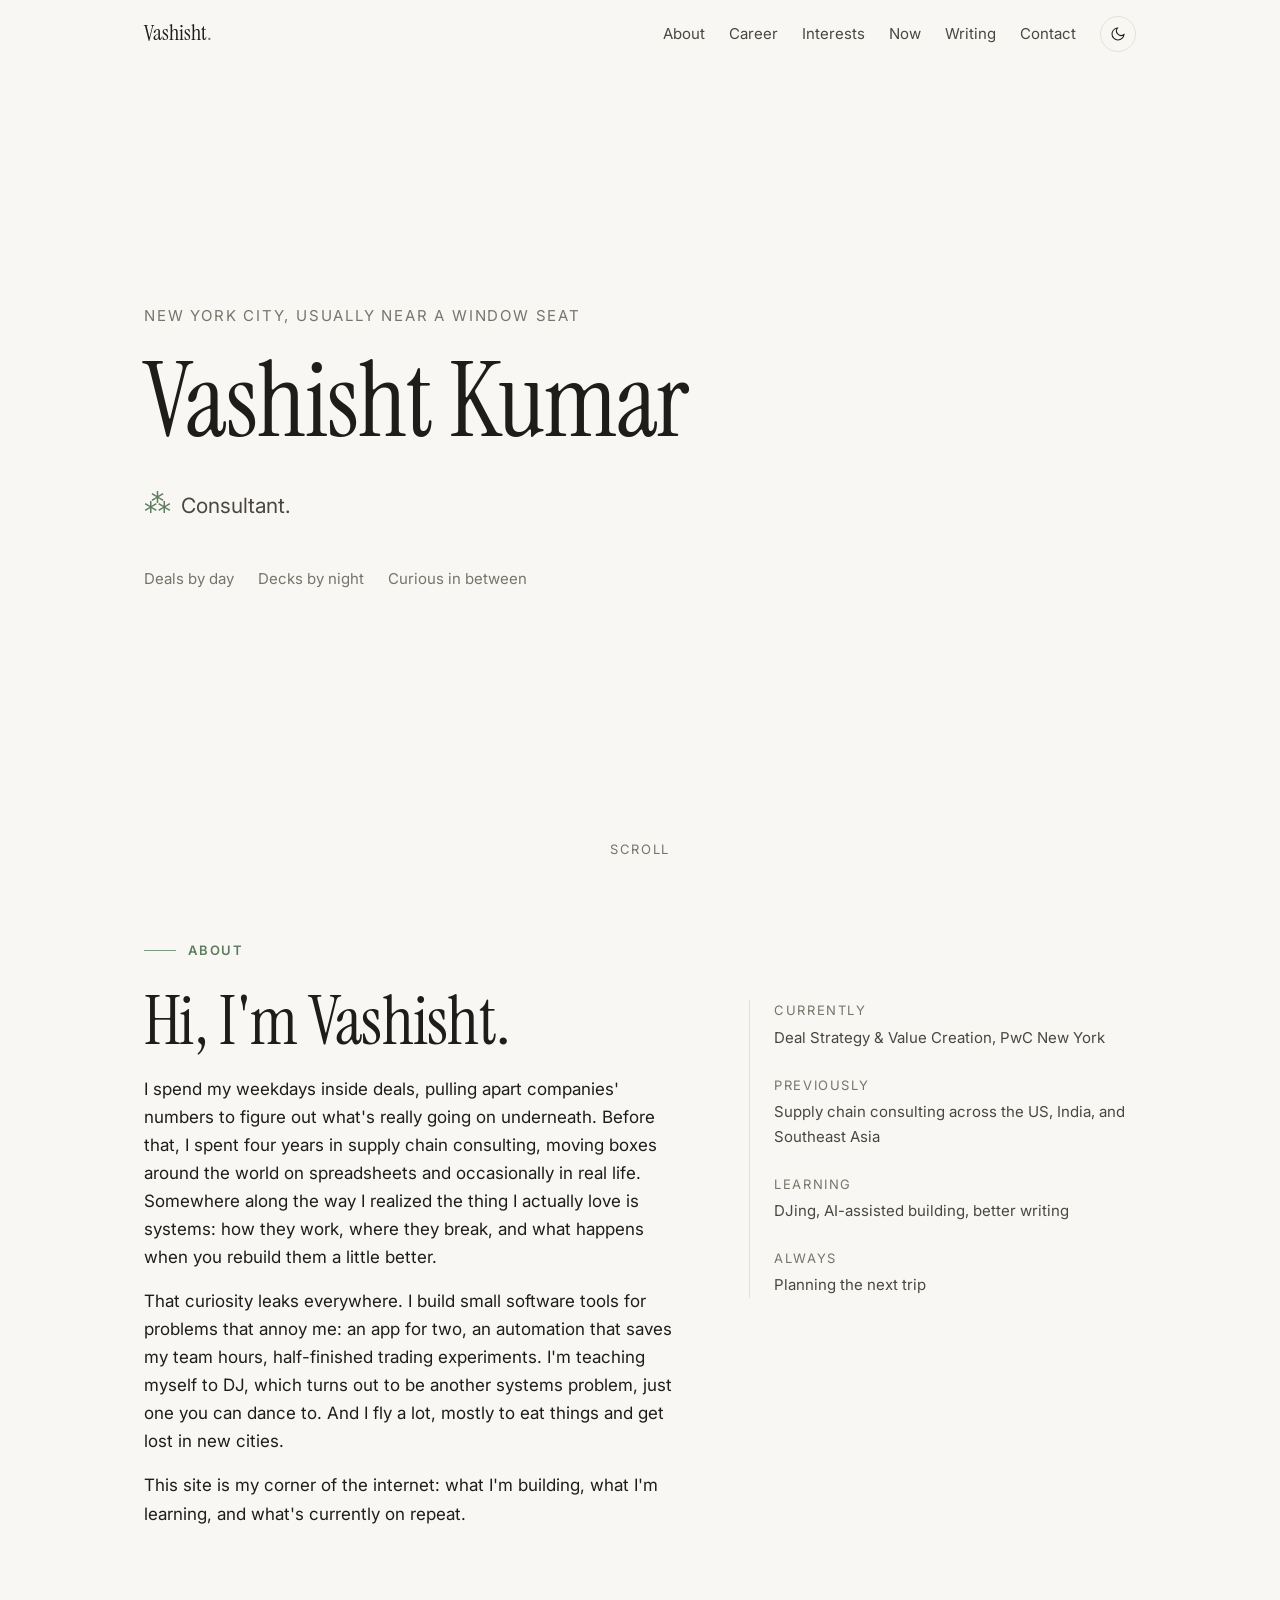
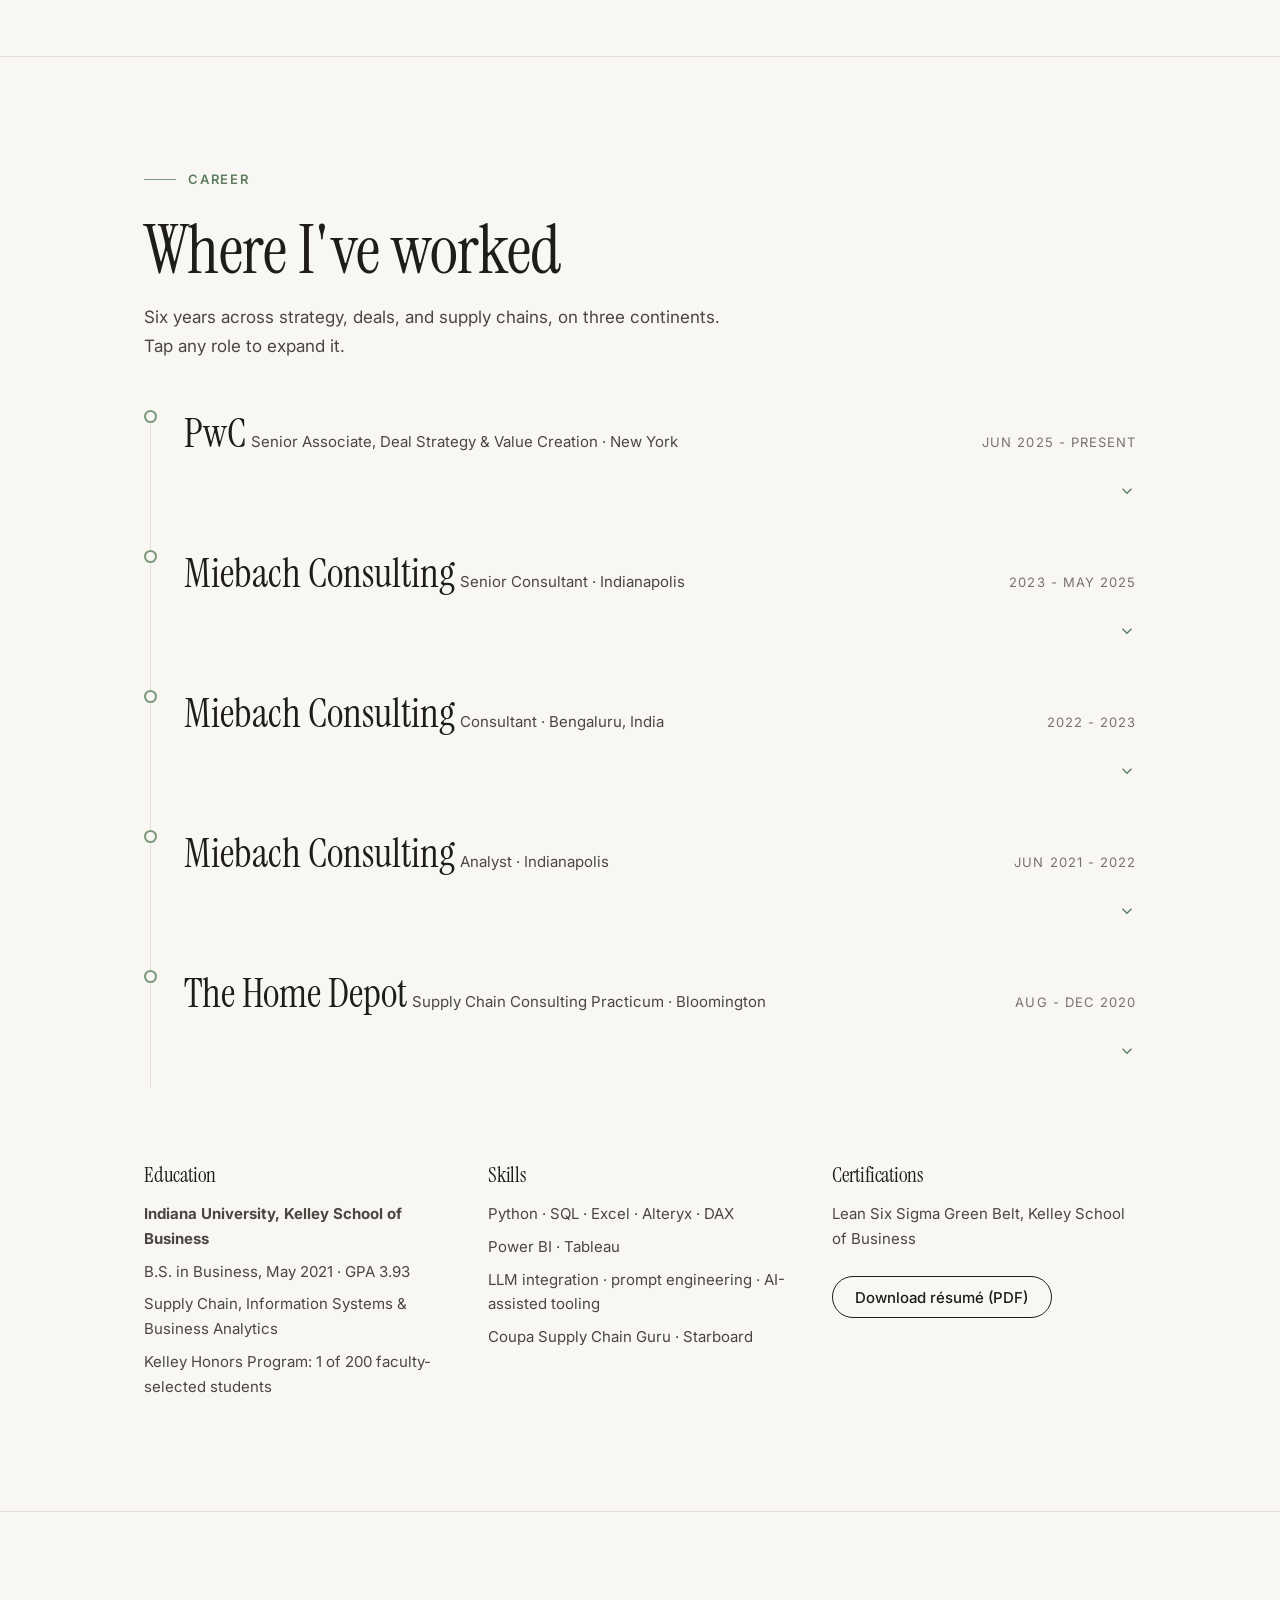
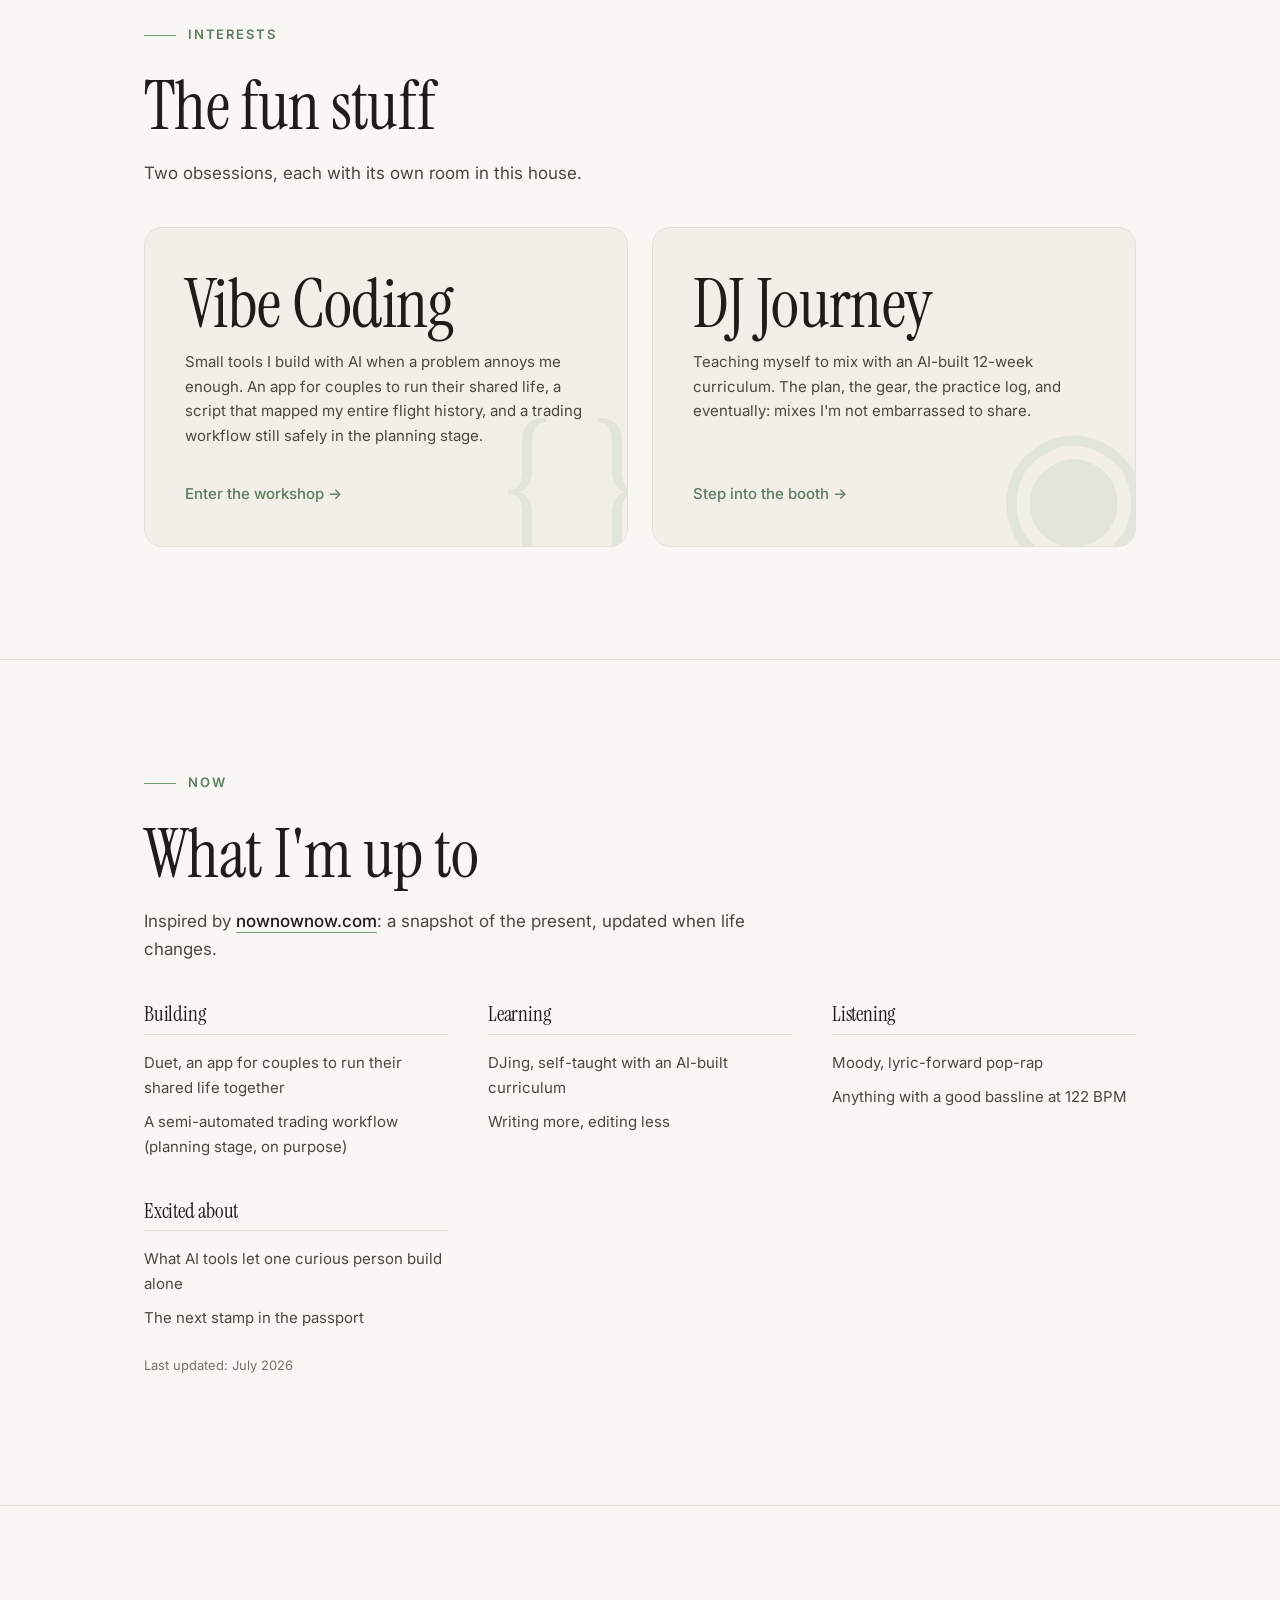
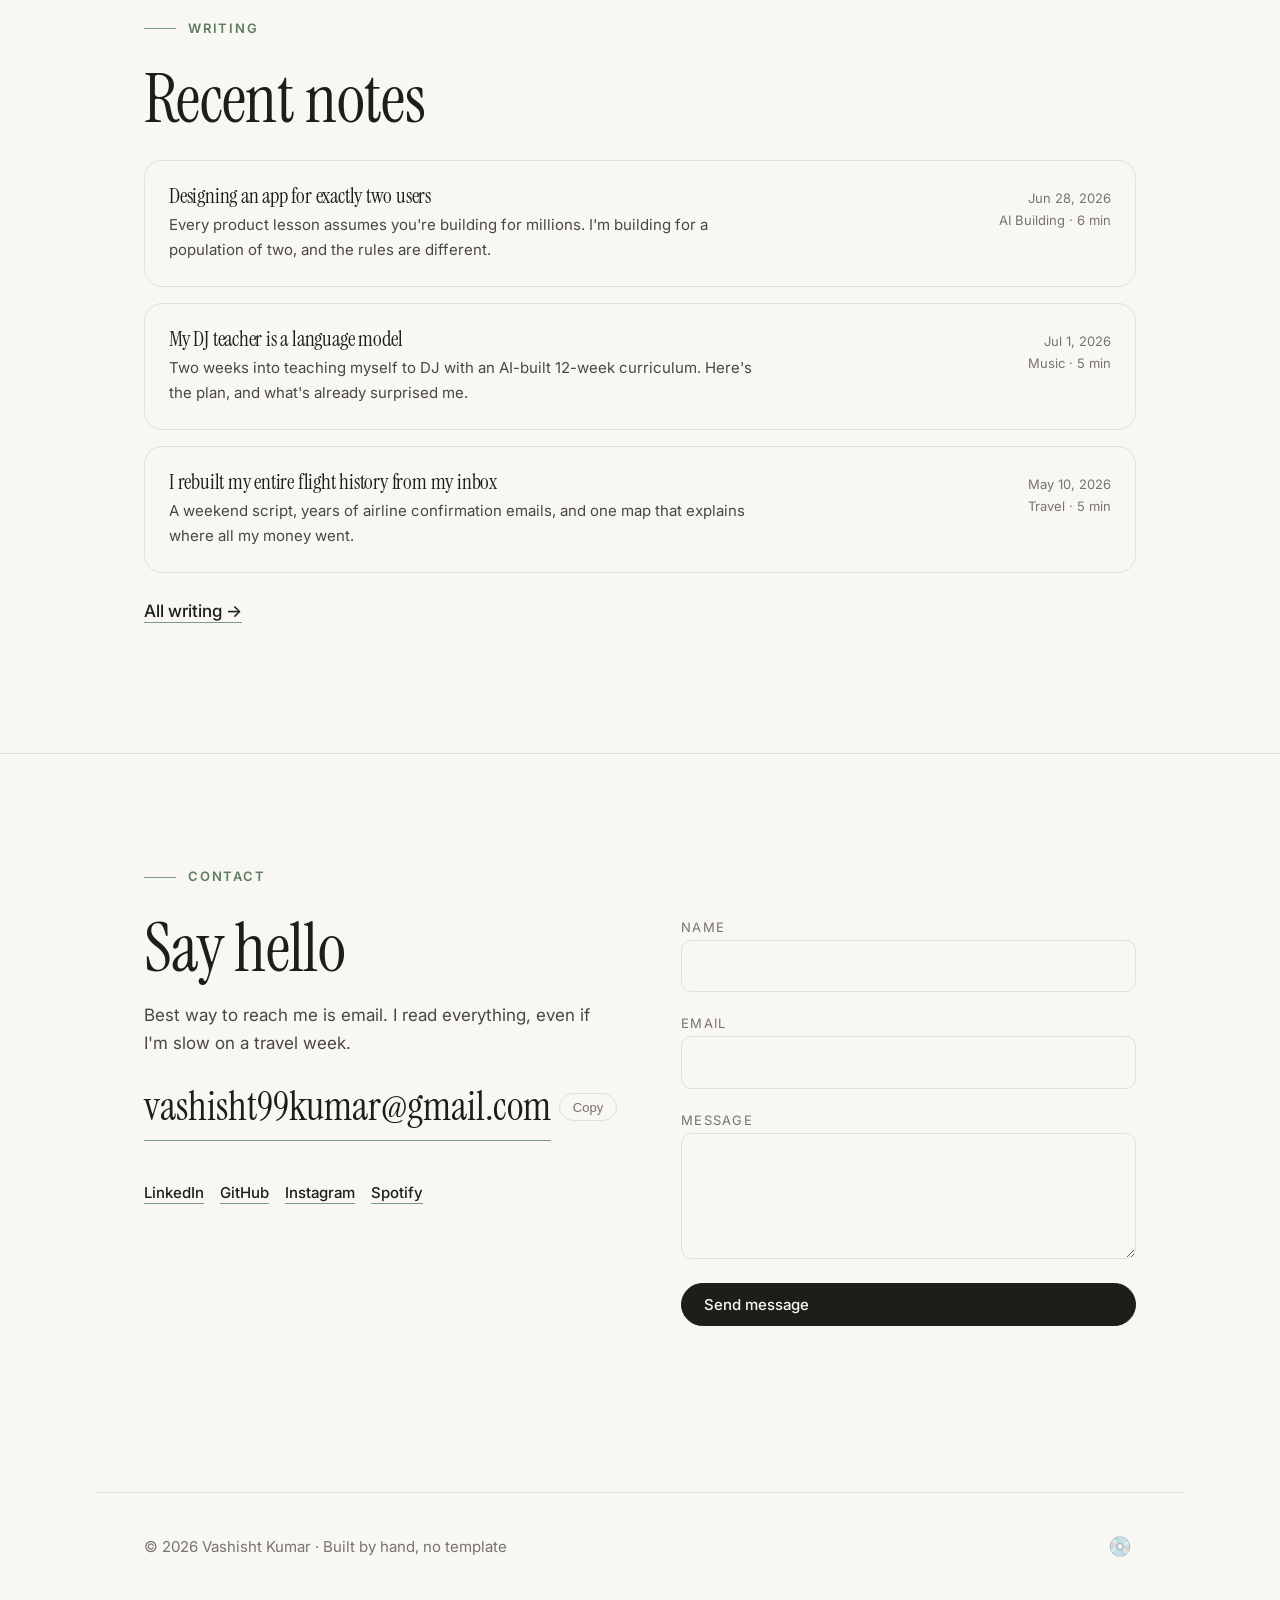
==== commit 6e053d33: "Add files via upload" ====
--- a/index.html
+++ b/index.html
@@ -145,10 +145,10 @@
             <div class="timeline__panel">
               <div class="timeline__panel-inner">
                 <ul>
-                  <li>Identified revenue, margin, and pipeline risks across 3 buy-side deals; findings led clients to reprice or walk away from transactions.</li>
+                  <li>Uncovered risks across 3 buy-side deals with $500M to $1.5B revenue targets, directly leading clients to reprice or exit transactions.</li>
                   <li>Supported 2 closed sell-side deals with ARR and price/volume/mix analyses that held up under buyer due diligence.</li>
-                  <li>Co-led 4 portfolio company engagements, running client communication and guiding 1–2 analysts to the final deliverable.</li>
-                  <li>Built AI-assisted practice tools that cut client data QC from 2 hours to minutes: a data profiling automation, a custom Excel ribbon, and LLM-integrated Power BI standards for DAX generation.</li>
+                  <li>Co-led 4 portfolio company engagements, running client communication and guiding 1-2 analysts to the final deliverable.</li>
+                  <li>Built and developed AI-assisted practice tools cutting client data QC from 2 hours to minutes: a data profiling automation, a custom Excel ribbon, and LLM-integrated Power BI standards for DAX generation.</li>
                 </ul>
                 <div class="tags">
                   <span class="tag">M&amp;A diligence</span><span class="tag">Excel</span><span class="tag">Power BI</span><span class="tag">LLM tooling</span><span class="tag">DAX</span>
@@ -162,7 +162,7 @@
             <button class="timeline__toggle" aria-expanded="false">
               <span>
                 <span class="timeline__company">Miebach Consulting</span>
-                <span class="timeline__role">Senior Consultant · NA Lead, Network Design Center of Excellence · Indianapolis</span>
+                <span class="timeline__role">Senior Consultant · Indianapolis</span>
               </span>
               <span class="timeline__dates">2023 - May 2025</span>
               <svg class="timeline__chevron" width="18" height="18" viewBox="0 0 24 24" fill="none" stroke="currentColor" stroke-width="1.8" aria-hidden="true"><path d="m6 9 6 6 6-6"/></svg>
@@ -171,12 +171,11 @@
               <div class="timeline__panel-inner">
                 <ul>
                   <li>Led S&amp;OP process design and OMP implementation for a large CPG manufacturer, owning a workstream end-to-end across internal teams and external partners.</li>
-                  <li>Managed 5 projects across network design and S&amp;OE planning: scope, timeline, and budget.</li>
-                  <li>Delivered work that generated 4 follow-up projects worth 1–2x the original contract value.</li>
-                  <li>Appointed Center of Excellence lead: designed and delivered network design trainings for 50–100 consultants globally.</li>
+                  <li>Managed 5 projects for Fortune 500 clients across network design and S&amp;OE planning, ensuring scope and timeline adherence.</li>
+                  <li>Delivered engagement quality that generated 4 follow-up projects worth 1-2x the original contract value across global clients.</li>
                 </ul>
                 <div class="tags">
-                  <span class="tag">S&amp;OP</span><span class="tag">OMP</span><span class="tag">Network design</span><span class="tag">Team leadership</span>
+                  <span class="tag">S&amp;OP</span><span class="tag">OMP</span><span class="tag">Network design</span><span class="tag">Fortune 500 clients</span>
                 </div>
               </div>
             </div>
@@ -195,7 +194,7 @@
             <div class="timeline__panel">
               <div class="timeline__panel-inner">
                 <ul>
-                  <li>Owned analysis workstreams across 6 distribution, inventory, and manufacturing optimization projects in 5 Southeast Asian countries, identifying 10–12% supply chain cost savings.</li>
+                  <li>Owned analysis workstreams across 6 distribution, inventory, and manufacturing optimization projects in 5 Southeast Asian countries, identifying 10-12% supply chain cost savings.</li>
                   <li>Managed 2 client engagements end-to-end across consumer goods, cosmetics, and chemical industries.</li>
                   <li>Led bi-weekly knowledge-sharing sessions for 50+ regional attendees.</li>
                 </ul>
@@ -219,9 +218,9 @@
             <div class="timeline__panel">
               <div class="timeline__panel-inner">
                 <ul>
-                  <li>Built supply chain models across 7 fashion and retail engagements, reducing costs 5–10% with Llamasoft's optimization suite.</li>
+                  <li>Built supply chain models across 7 fashion and retail engagements, reducing costs 5-10% with Llamasoft's optimization suite.</li>
                   <li>Ran on-site factory assessments with clients to validate data and find operational inefficiencies.</li>
-                  <li>Created an automated SQL + Power BI workflow to interpret modeling results, saving 20+ hours per strategy project and was adopted by the whole team.</li>
+                  <li>Engineered an automated SQL and Power BI workflow to interpret modeling results, saving 20+ hours per strategy project; independently developed and adopted by the team.</li>
                 </ul>
                 <div class="tags">
                   <span class="tag">SQL</span><span class="tag">Power BI</span><span class="tag">Llamasoft</span><span class="tag">Automation</span>
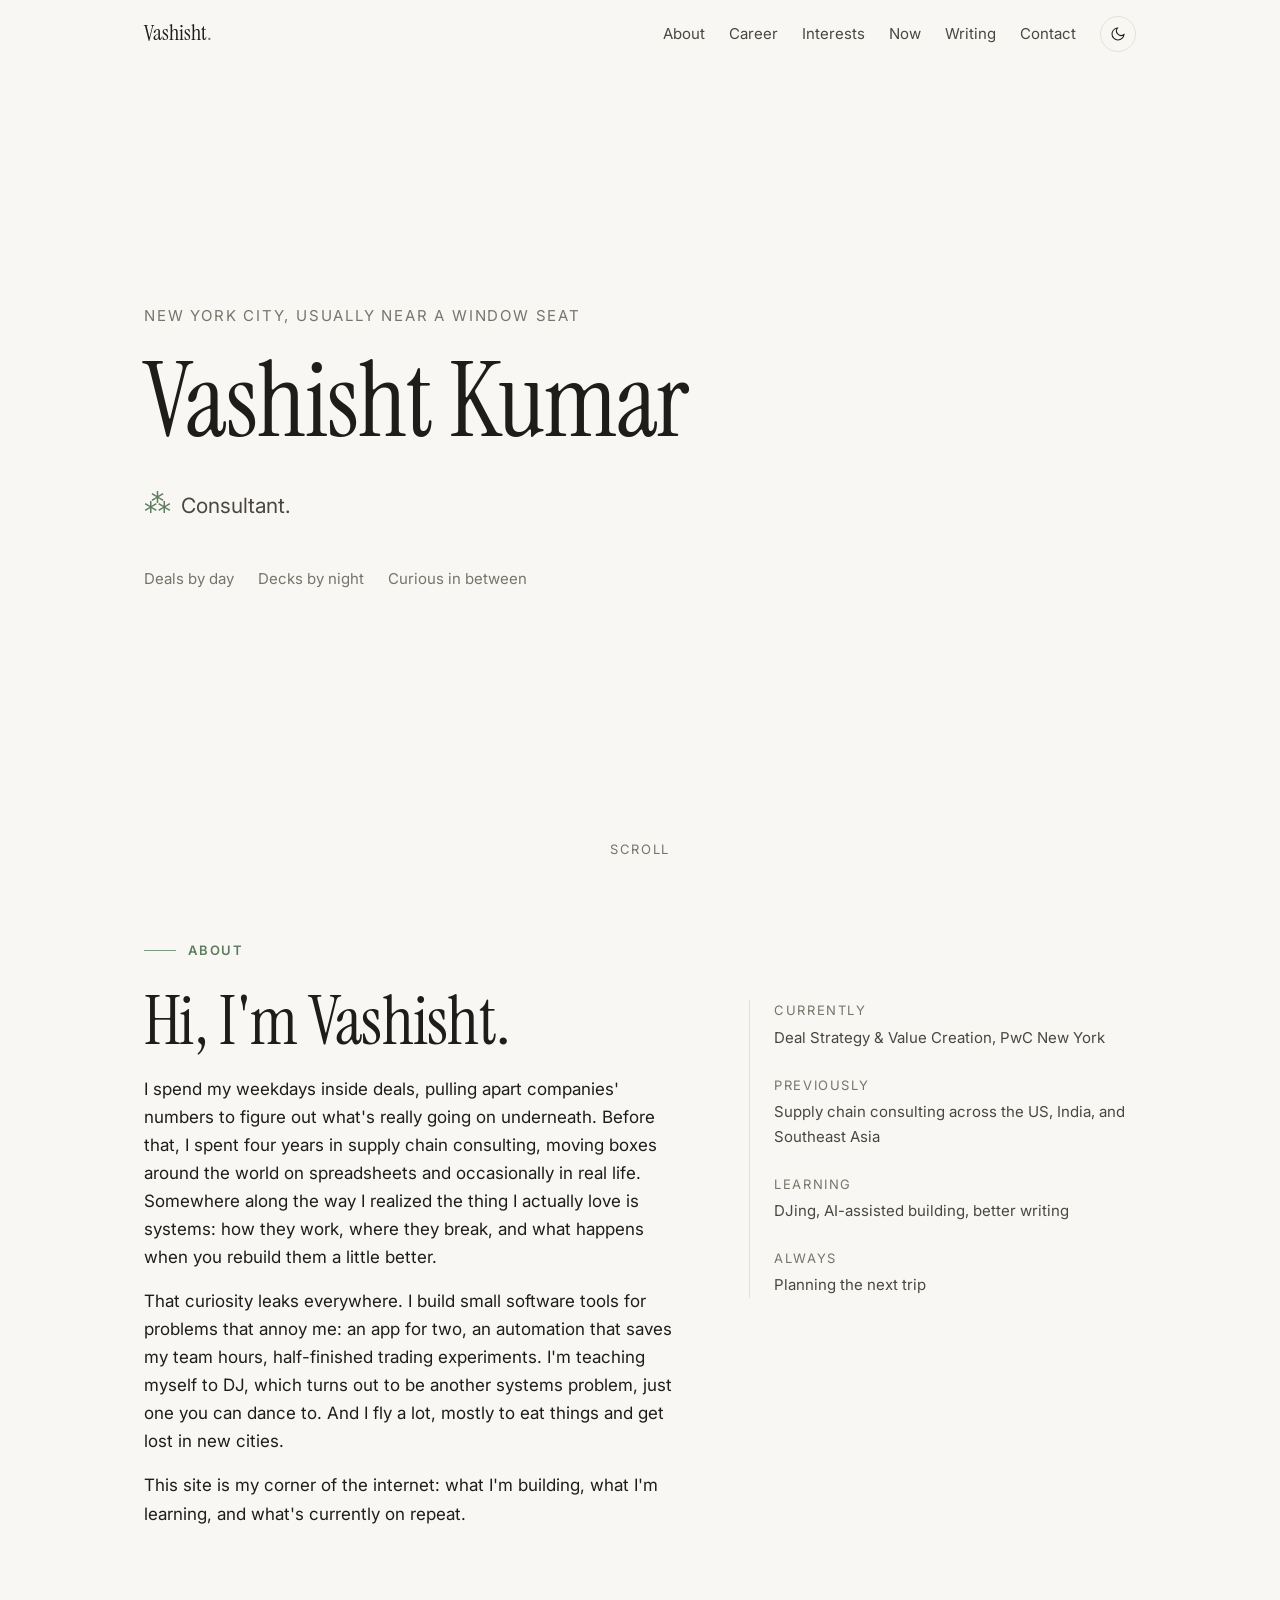
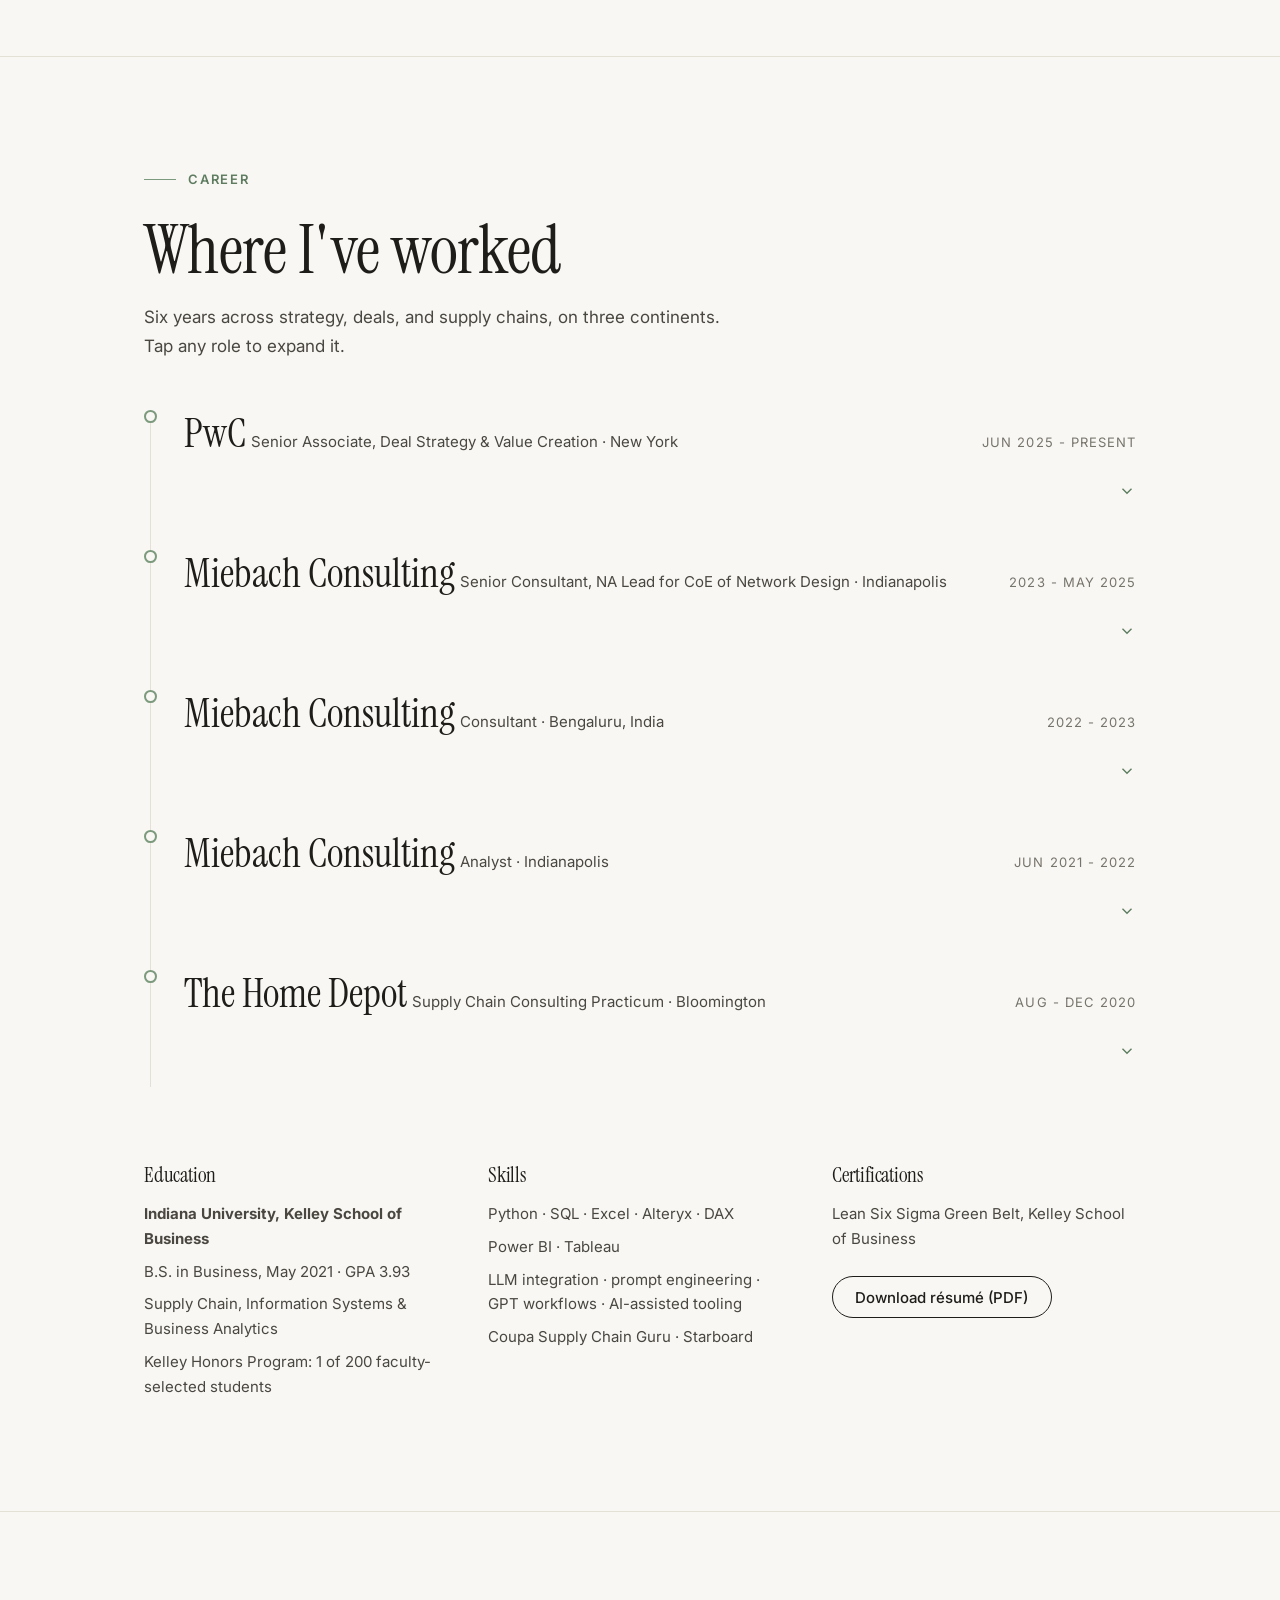
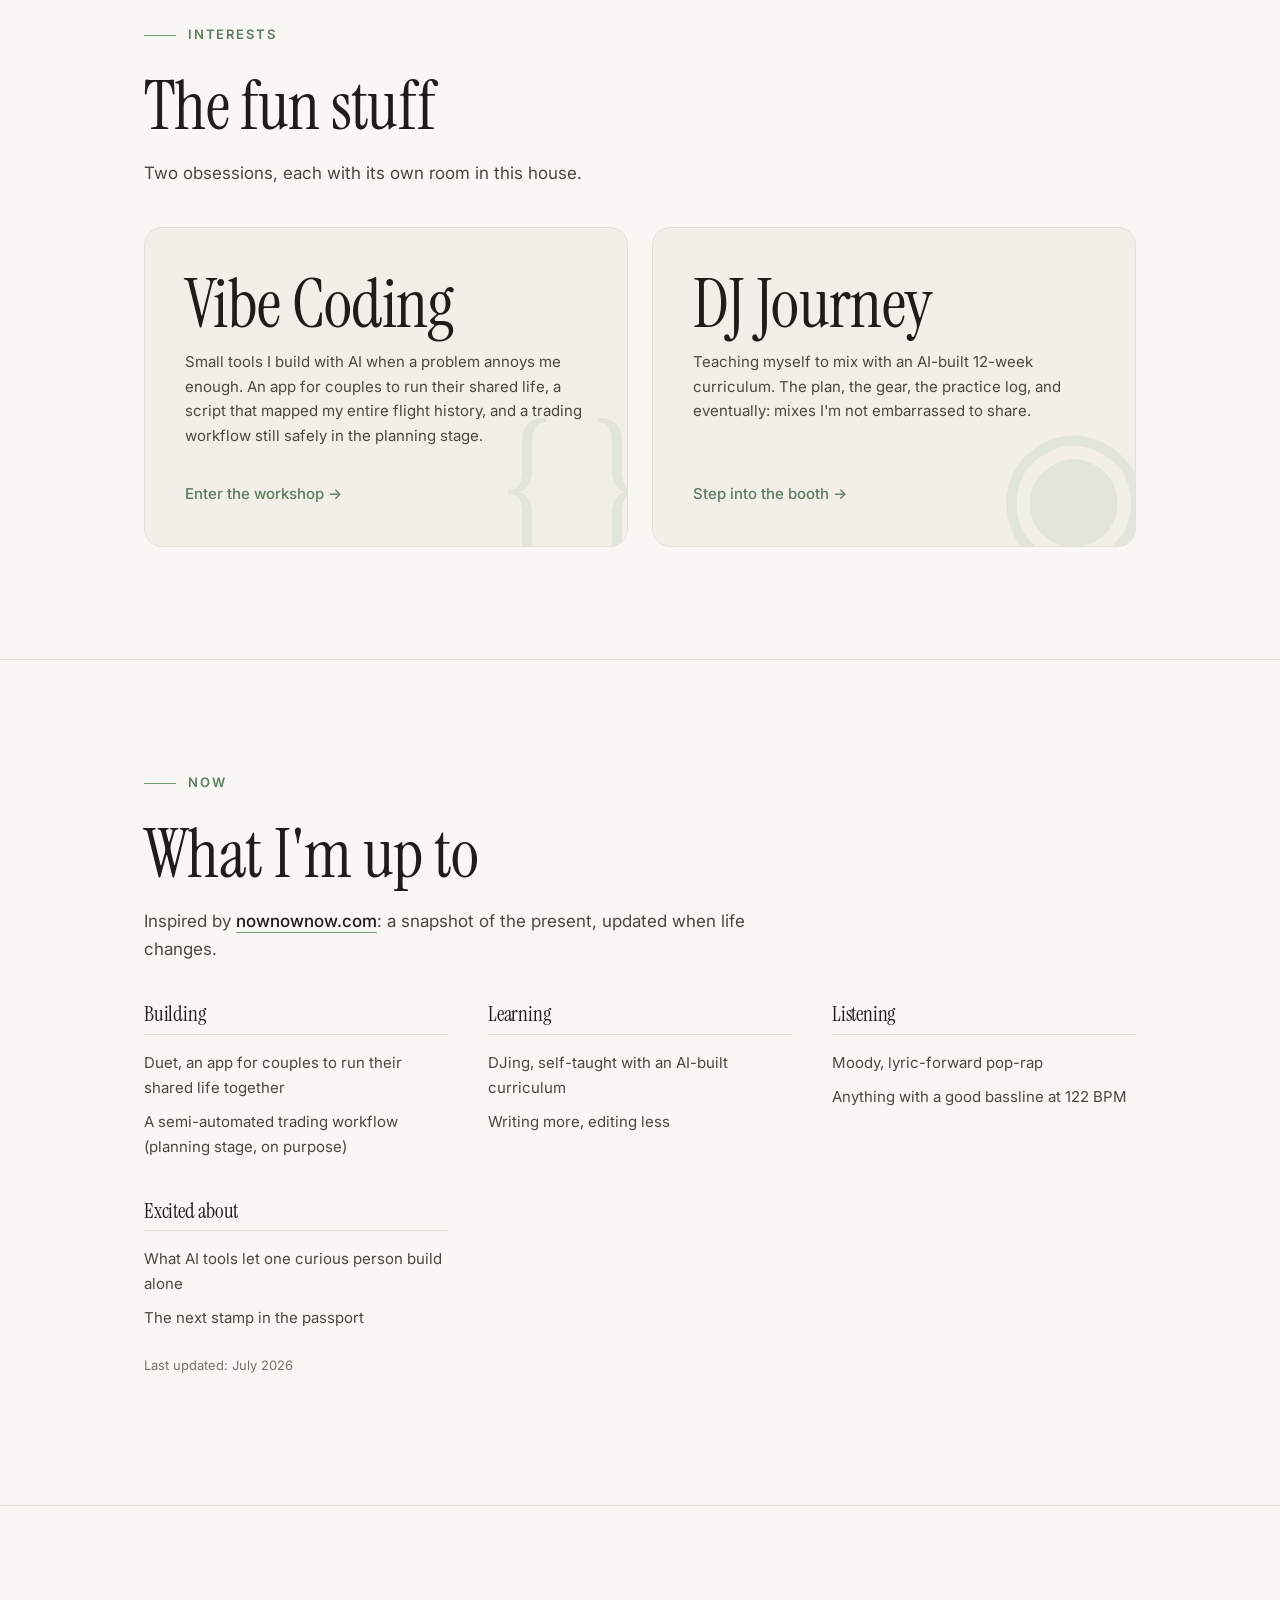
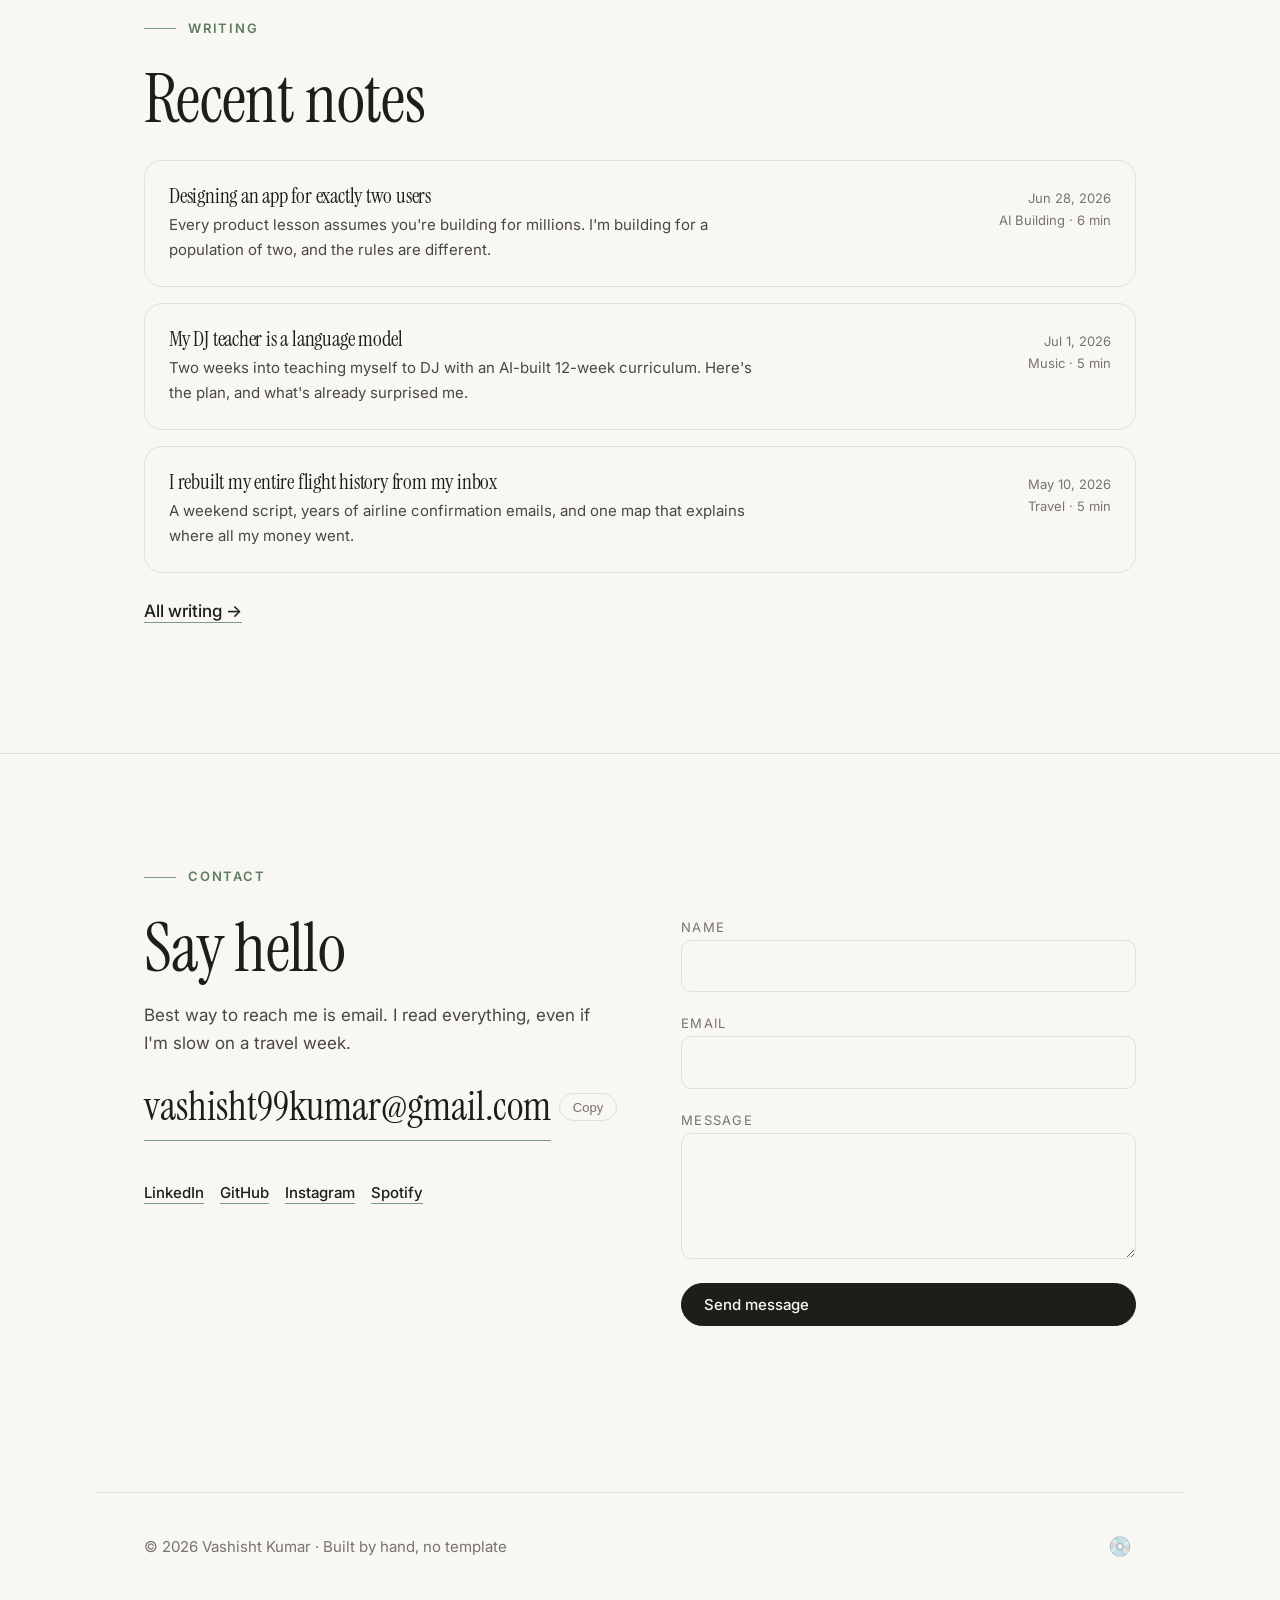
==== commit 269c3435: "Add virtual DJ controller page, project agents, and sync résumé/career copy - New dj-controller.html" ====
--- a/index.html
+++ b/index.html
@@ -147,7 +147,7 @@
                 <ul>
                   <li>Uncovered risks across 3 buy-side deals with $500M to $1.5B revenue targets, directly leading clients to reprice or exit transactions.</li>
                   <li>Supported 2 closed sell-side deals with ARR and price/volume/mix analyses that held up under buyer due diligence.</li>
-                  <li>Co-led 4 portfolio company engagements, running client communication and guiding 1-2 analysts to the final deliverable.</li>
+                  <li>Co-led 4 portfolio company engagements preparing PE-backed businesses for sale readiness, running client communication and guiding 2 analysts to the final deliverable.</li>
                   <li>Built and developed AI-assisted practice tools cutting client data QC from 2 hours to minutes: a data profiling automation, a custom Excel ribbon, and LLM-integrated Power BI standards for DAX generation.</li>
                 </ul>
                 <div class="tags">
@@ -162,7 +162,7 @@
             <button class="timeline__toggle" aria-expanded="false">
               <span>
                 <span class="timeline__company">Miebach Consulting</span>
-                <span class="timeline__role">Senior Consultant · Indianapolis</span>
+                <span class="timeline__role">Senior Consultant, NA Lead for CoE of Network Design · Indianapolis</span>
               </span>
               <span class="timeline__dates">2023 - May 2025</span>
               <svg class="timeline__chevron" width="18" height="18" viewBox="0 0 24 24" fill="none" stroke="currentColor" stroke-width="1.8" aria-hidden="true"><path d="m6 9 6 6 6-6"/></svg>
@@ -170,12 +170,13 @@
             <div class="timeline__panel">
               <div class="timeline__panel-inner">
                 <ul>
-                  <li>Led S&amp;OP process design and OMP implementation for a large CPG manufacturer, owning a workstream end-to-end across internal teams and external partners.</li>
+                  <li>Led S&amp;OP process design and OMP implementation for a large CPG manufacturer, redesigning scheduling operations for 900+ employees while coordinating cross-functional teams and external partners.</li>
                   <li>Managed 5 projects for Fortune 500 clients across network design and S&amp;OE planning, ensuring scope and timeline adherence.</li>
                   <li>Delivered engagement quality that generated 4 follow-up projects worth 1-2x the original contract value across global clients.</li>
+                  <li>Selected as North America Lead for Center of Excellence from 50+ consultants, designing network design training for ~100 global consultants annually.</li>
                 </ul>
                 <div class="tags">
-                  <span class="tag">S&amp;OP</span><span class="tag">OMP</span><span class="tag">Network design</span><span class="tag">Fortune 500 clients</span>
+                  <span class="tag">S&amp;OP</span><span class="tag">OMP</span><span class="tag">Network design</span><span class="tag">Fortune 500 clients</span><span class="tag">Training design</span>
                 </div>
               </div>
             </div>
@@ -194,9 +195,9 @@
             <div class="timeline__panel">
               <div class="timeline__panel-inner">
                 <ul>
-                  <li>Owned analysis workstreams across 6 distribution, inventory, and manufacturing optimization projects in 5 Southeast Asian countries, identifying 10-12% supply chain cost savings.</li>
-                  <li>Managed 2 client engagements end-to-end across consumer goods, cosmetics, and chemical industries.</li>
-                  <li>Led bi-weekly knowledge-sharing sessions for 50+ regional attendees.</li>
+                  <li>Owned analysis workstreams across 6 distribution, inventory, and manufacturing optimization projects in 5 Southeast Asian countries, identifying $1-3M in OPEX savings per project.</li>
+                  <li>Managed 2 client engagements end-to-end across CPG and chemical industries, avoiding up to ~$8M in major plant investments.</li>
+                  <li>Led bi-weekly knowledge-sharing sessions for 50+ regional attendees on industry trends and technical methodologies.</li>
                 </ul>
                 <div class="tags">
                   <span class="tag">Optimization</span><span class="tag">Client management</span><span class="tag">APAC</span>
@@ -219,8 +220,8 @@
               <div class="timeline__panel-inner">
                 <ul>
                   <li>Built supply chain models across 7 fashion and retail engagements, reducing costs 5-10% with Llamasoft's optimization suite.</li>
-                  <li>Ran on-site factory assessments with clients to validate data and find operational inefficiencies.</li>
-                  <li>Engineered an automated SQL and Power BI workflow to interpret modeling results, saving 20+ hours per strategy project; independently developed and adopted by the team.</li>
+                  <li>Ran on-site factory assessments with clients to validate data and identify ~500K in operational inefficiencies.</li>
+                  <li>Engineered an automated SQL and Power BI workflow to interpret modeling results, saving 20+ hours per project; independently developed and adopted by the team.</li>
                 </ul>
                 <div class="tags">
                   <span class="tag">SQL</span><span class="tag">Power BI</span><span class="tag">Llamasoft</span><span class="tag">Automation</span>
@@ -244,7 +245,7 @@
                 <ul>
                   <li>Faculty-selected for a transportation and delivery optimization project for a Fortune 500 company.</li>
                   <li>Recommended vendor and third-party backhauls to cut "empty" fleet miles, with savings in the hundreds of thousands of dollars.</li>
-                  <li>Built an Excel Solver model showing the case for switching bulk distribution centers to 7-day operations.</li>
+                  <li>Built an Excel Solver model showing the case for switching bulk distribution centers to 7-day operations instead of 5, to meet demand and recover ~$500K in lost sales.</li>
                 </ul>
                 <div class="tags">
                   <span class="tag">Excel Solver</span><span class="tag">Logistics</span>
@@ -269,7 +270,7 @@
             <ul>
               <li>Python · SQL · Excel · Alteryx · DAX</li>
               <li>Power BI · Tableau</li>
-              <li>LLM integration · prompt engineering · AI-assisted tooling</li>
+              <li>LLM integration · prompt engineering · GPT workflows · AI-assisted tooling</li>
               <li>Coupa Supply Chain Guru · Starboard</li>
             </ul>
           </div>
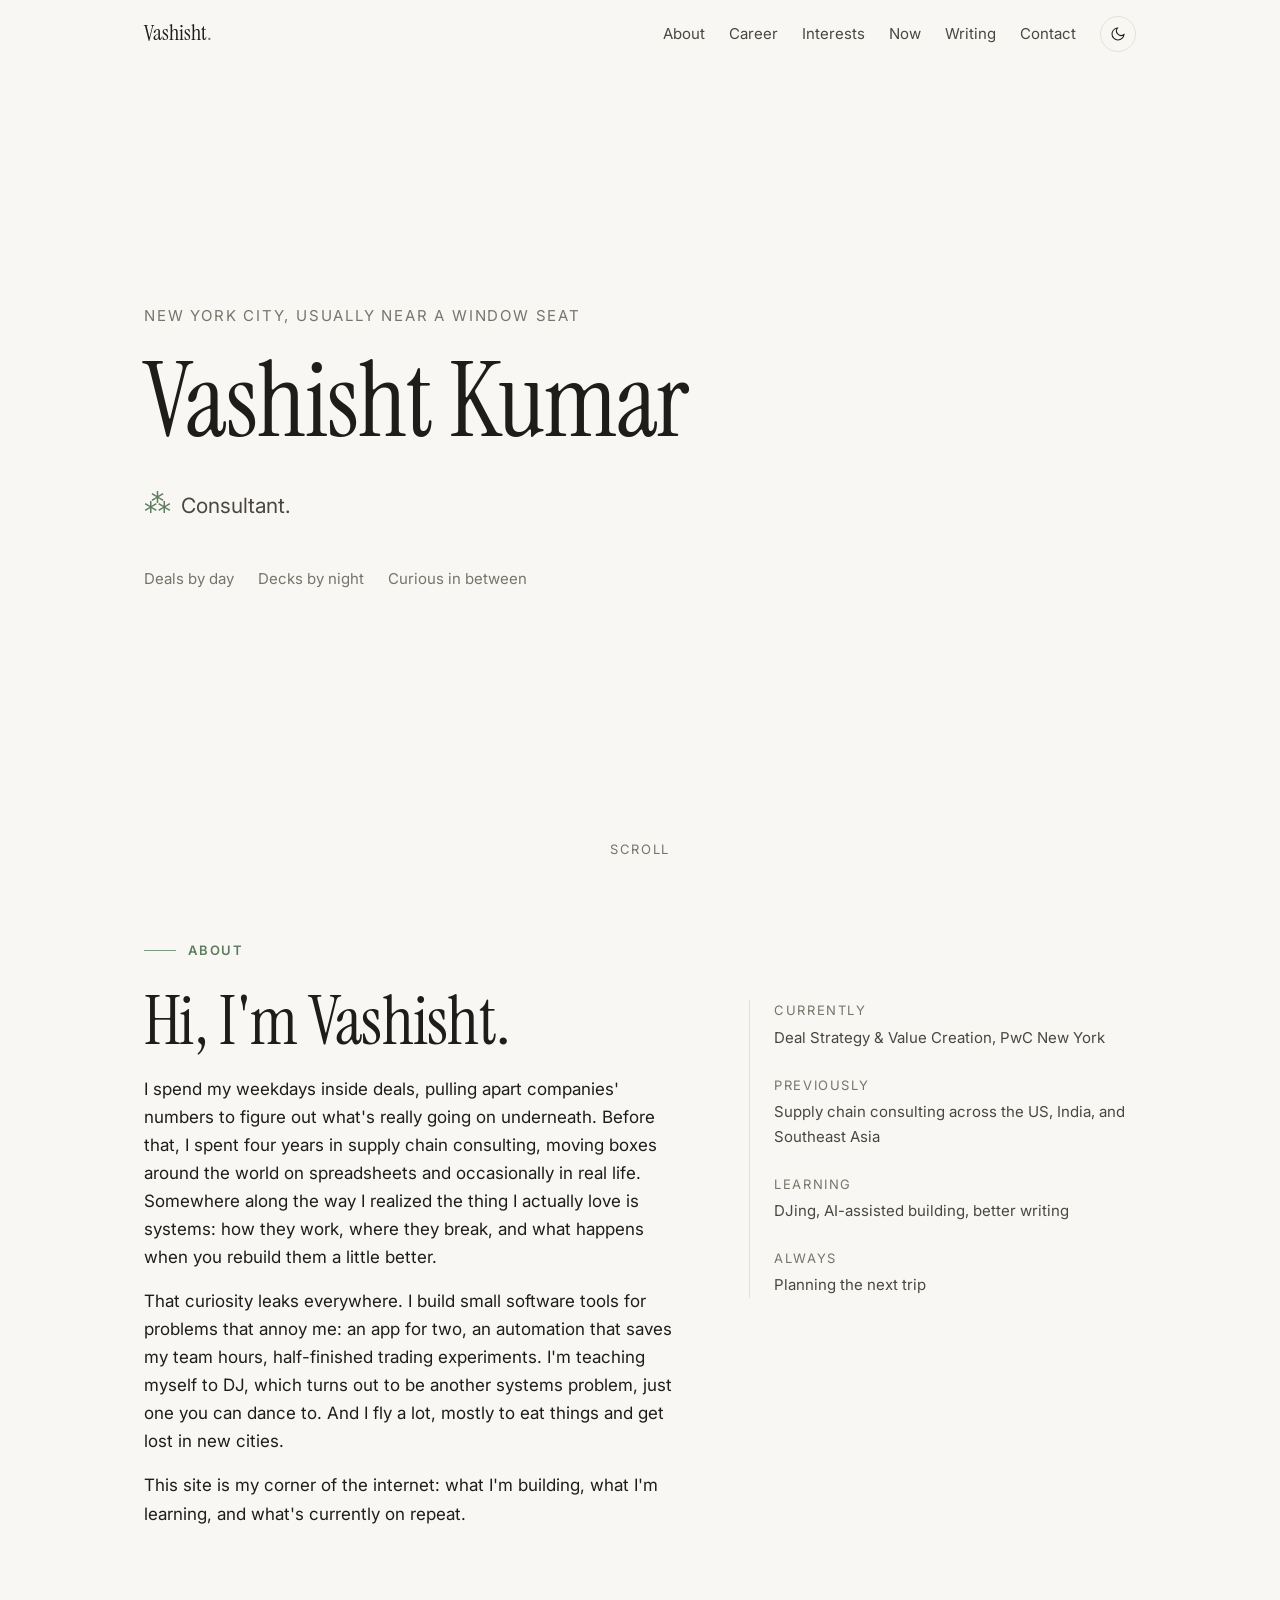
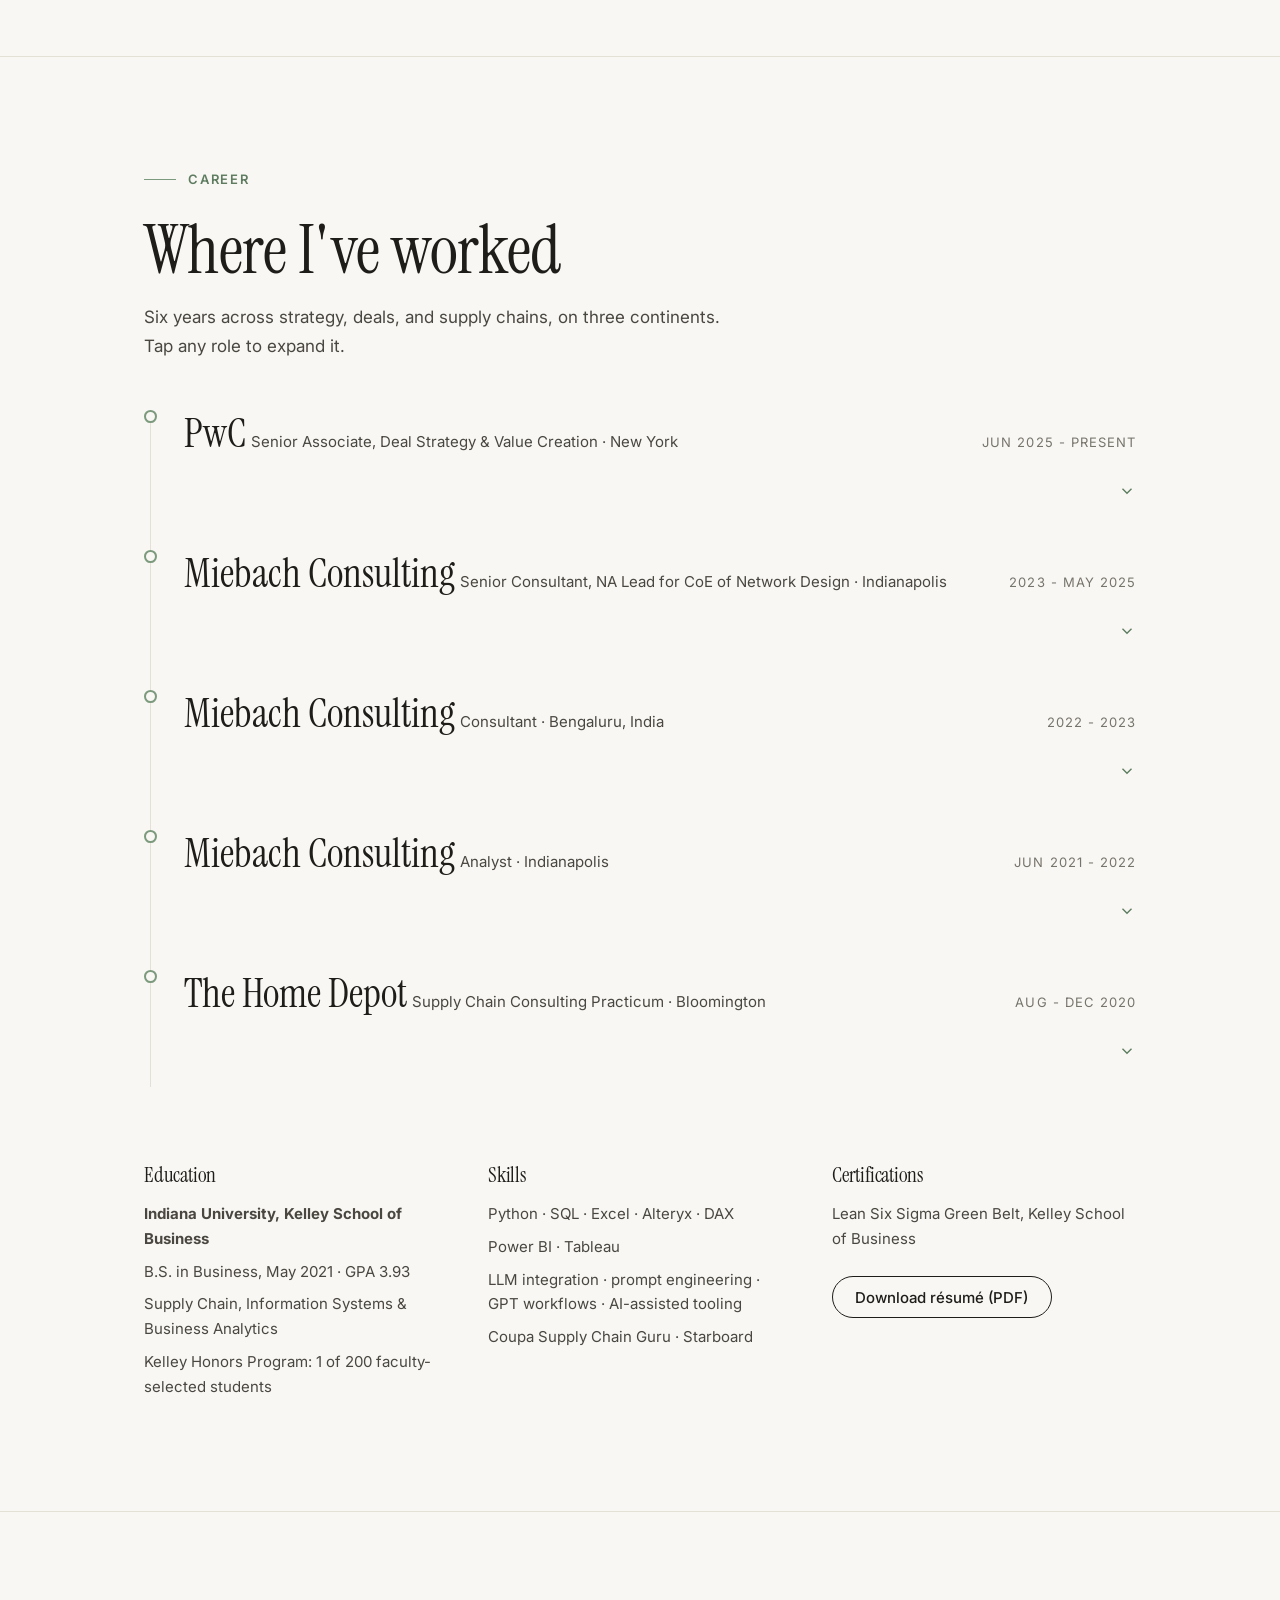
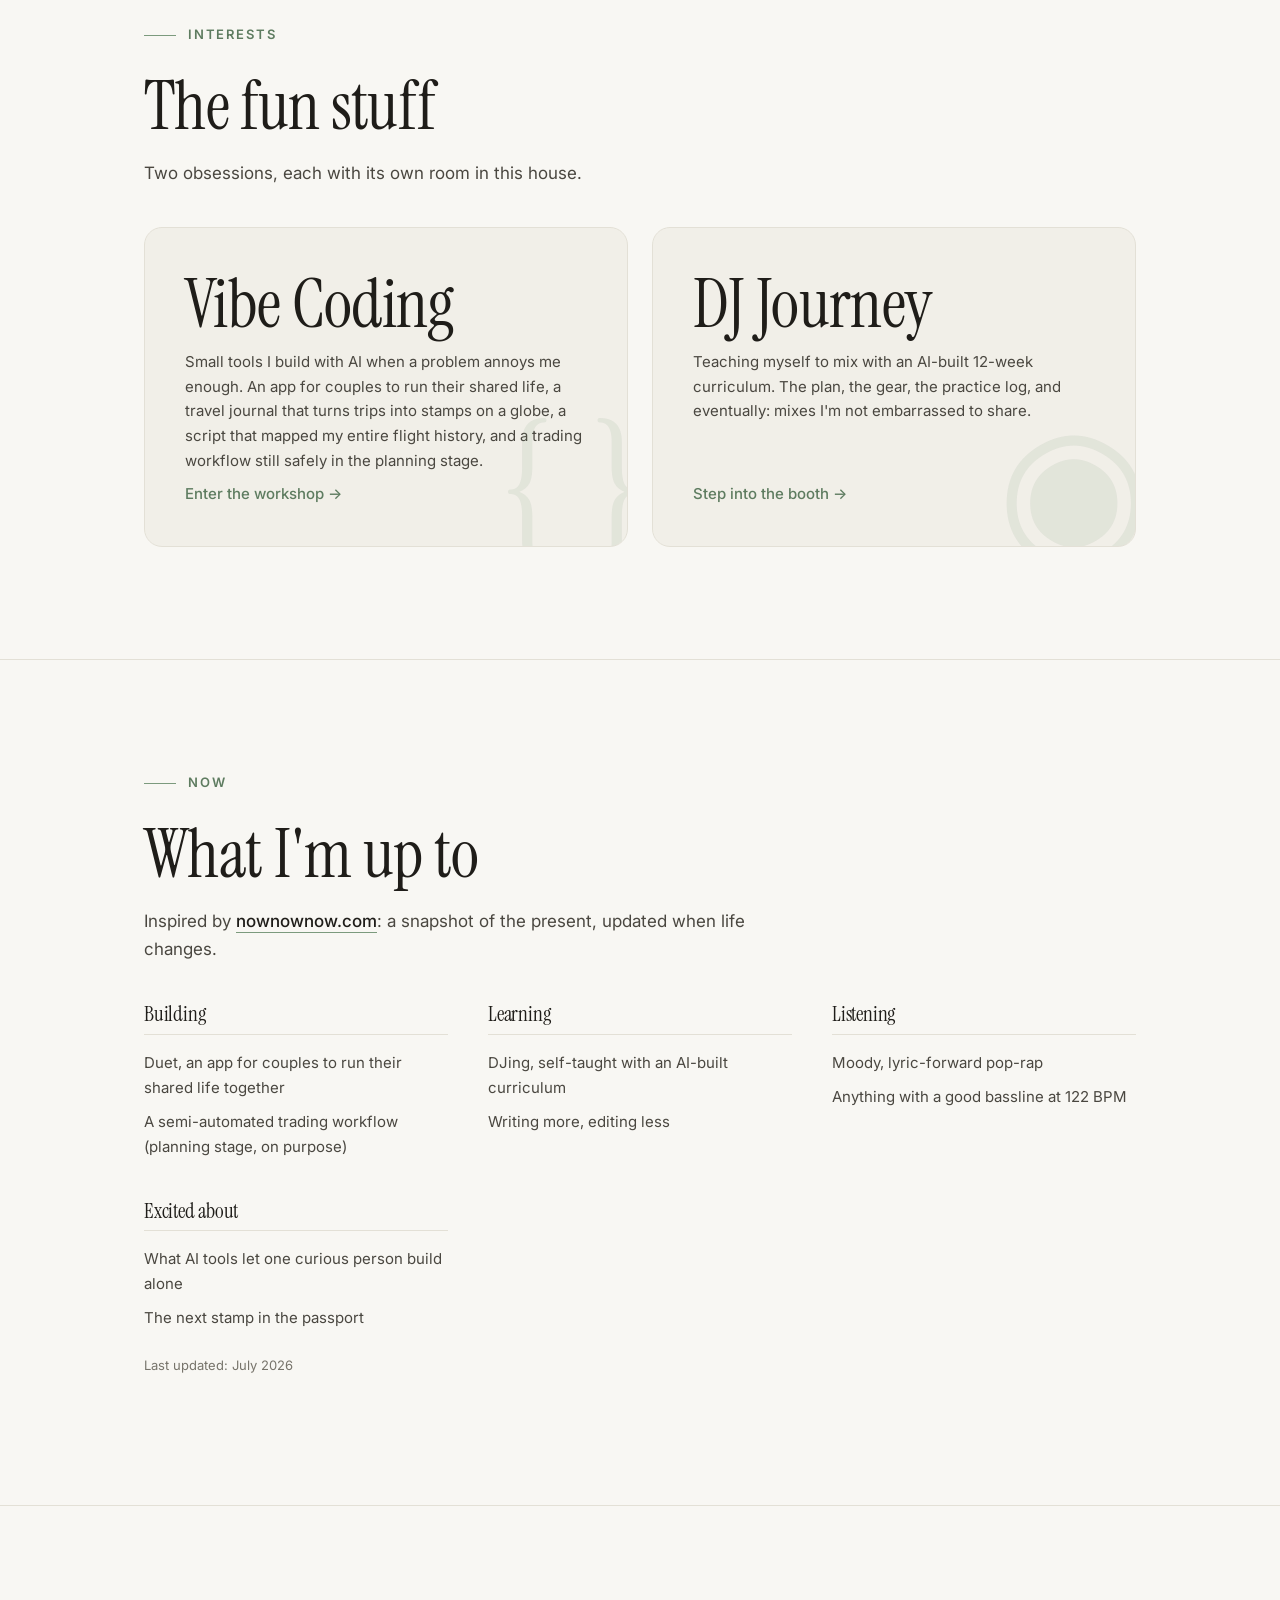
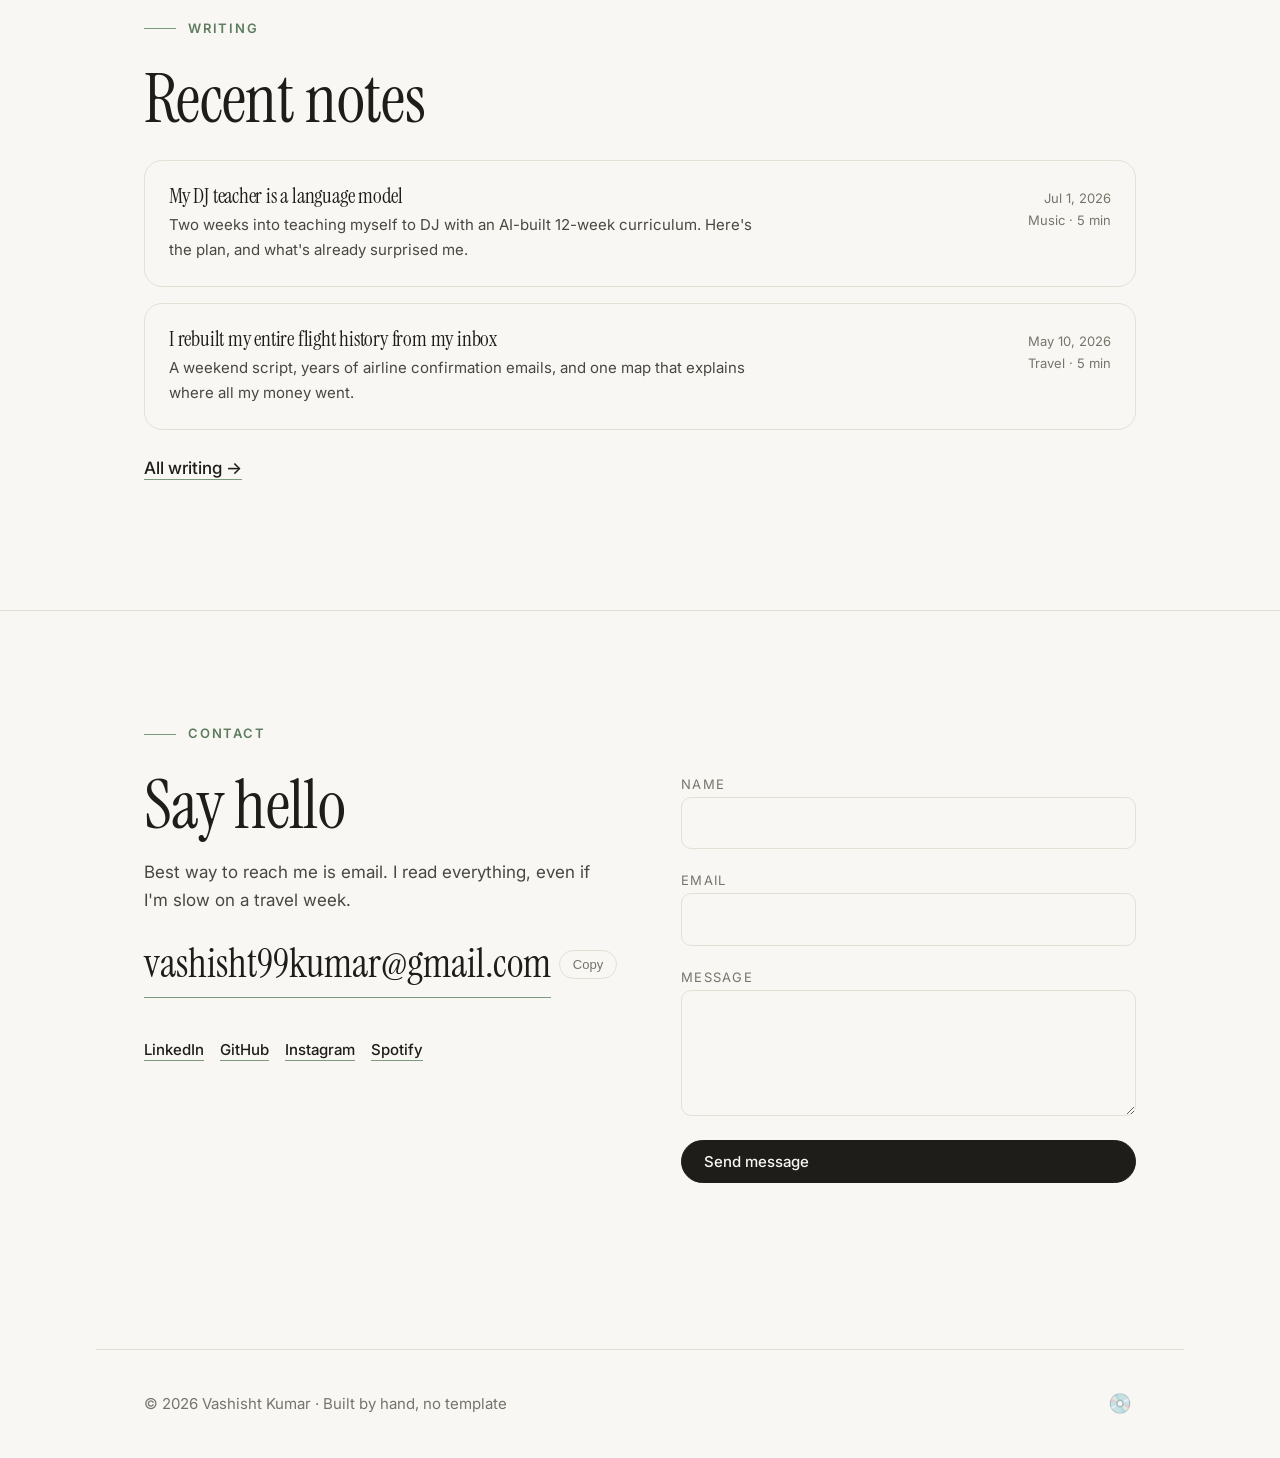
==== commit 28ea7a59: "Trim writing to two posts, add Atlas project, restyle DJ controller to match real hardware - Writing" ====
--- a/index.html
+++ b/index.html
@@ -295,7 +295,7 @@
         <div class="interests__grid reveal-stagger">
           <a class="interest-card" href="vibe-coding.html">
             <h3>Vibe Coding</h3>
-            <p>Small tools I build with AI when a problem annoys me enough. An app for couples to run their shared life, a script that mapped my entire flight history, and a trading workflow still safely in the planning stage.</p>
+            <p>Small tools I build with AI when a problem annoys me enough. An app for couples to run their shared life, a travel journal that turns trips into stamps on a globe, a script that mapped my entire flight history, and a trading workflow still safely in the planning stage.</p>
             <span class="interest-card__cta">Enter the workshop →</span>
             <span class="interest-card__glyph" aria-hidden="true">{ }</span>
           </a>
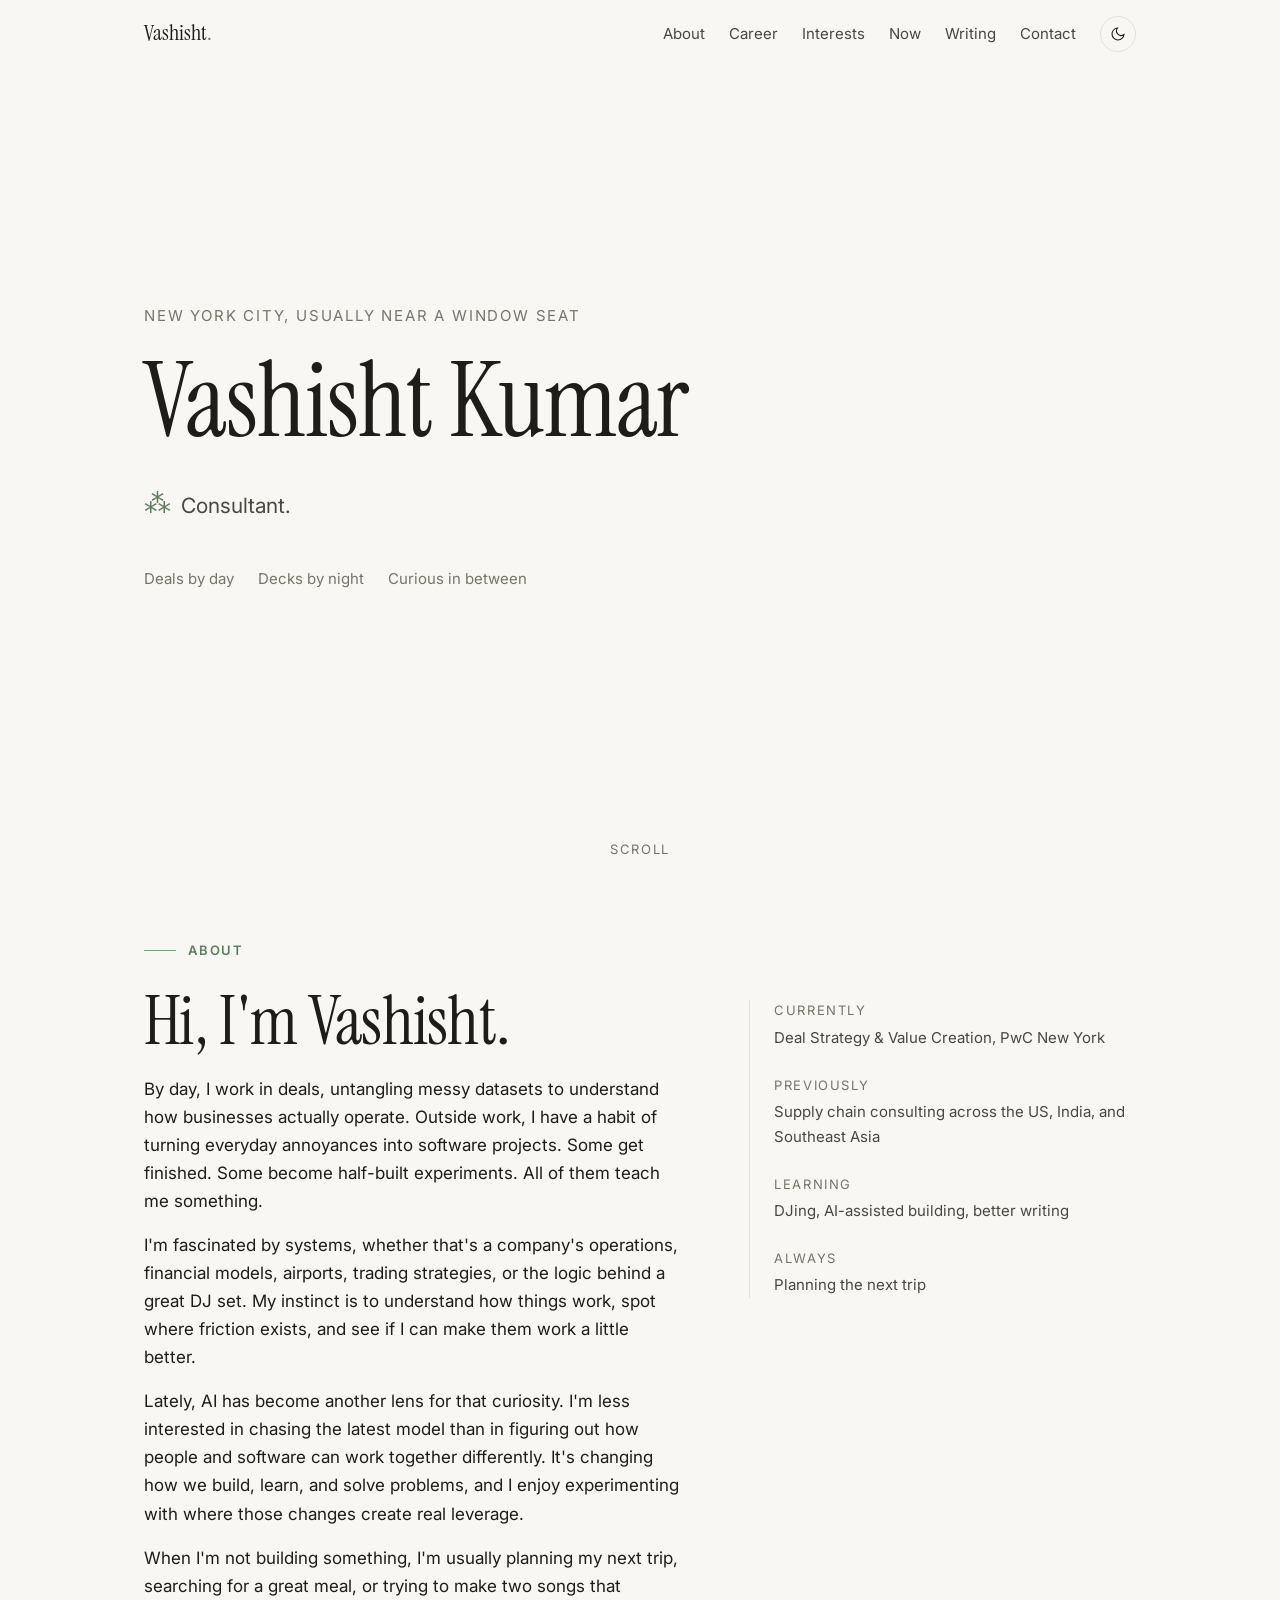
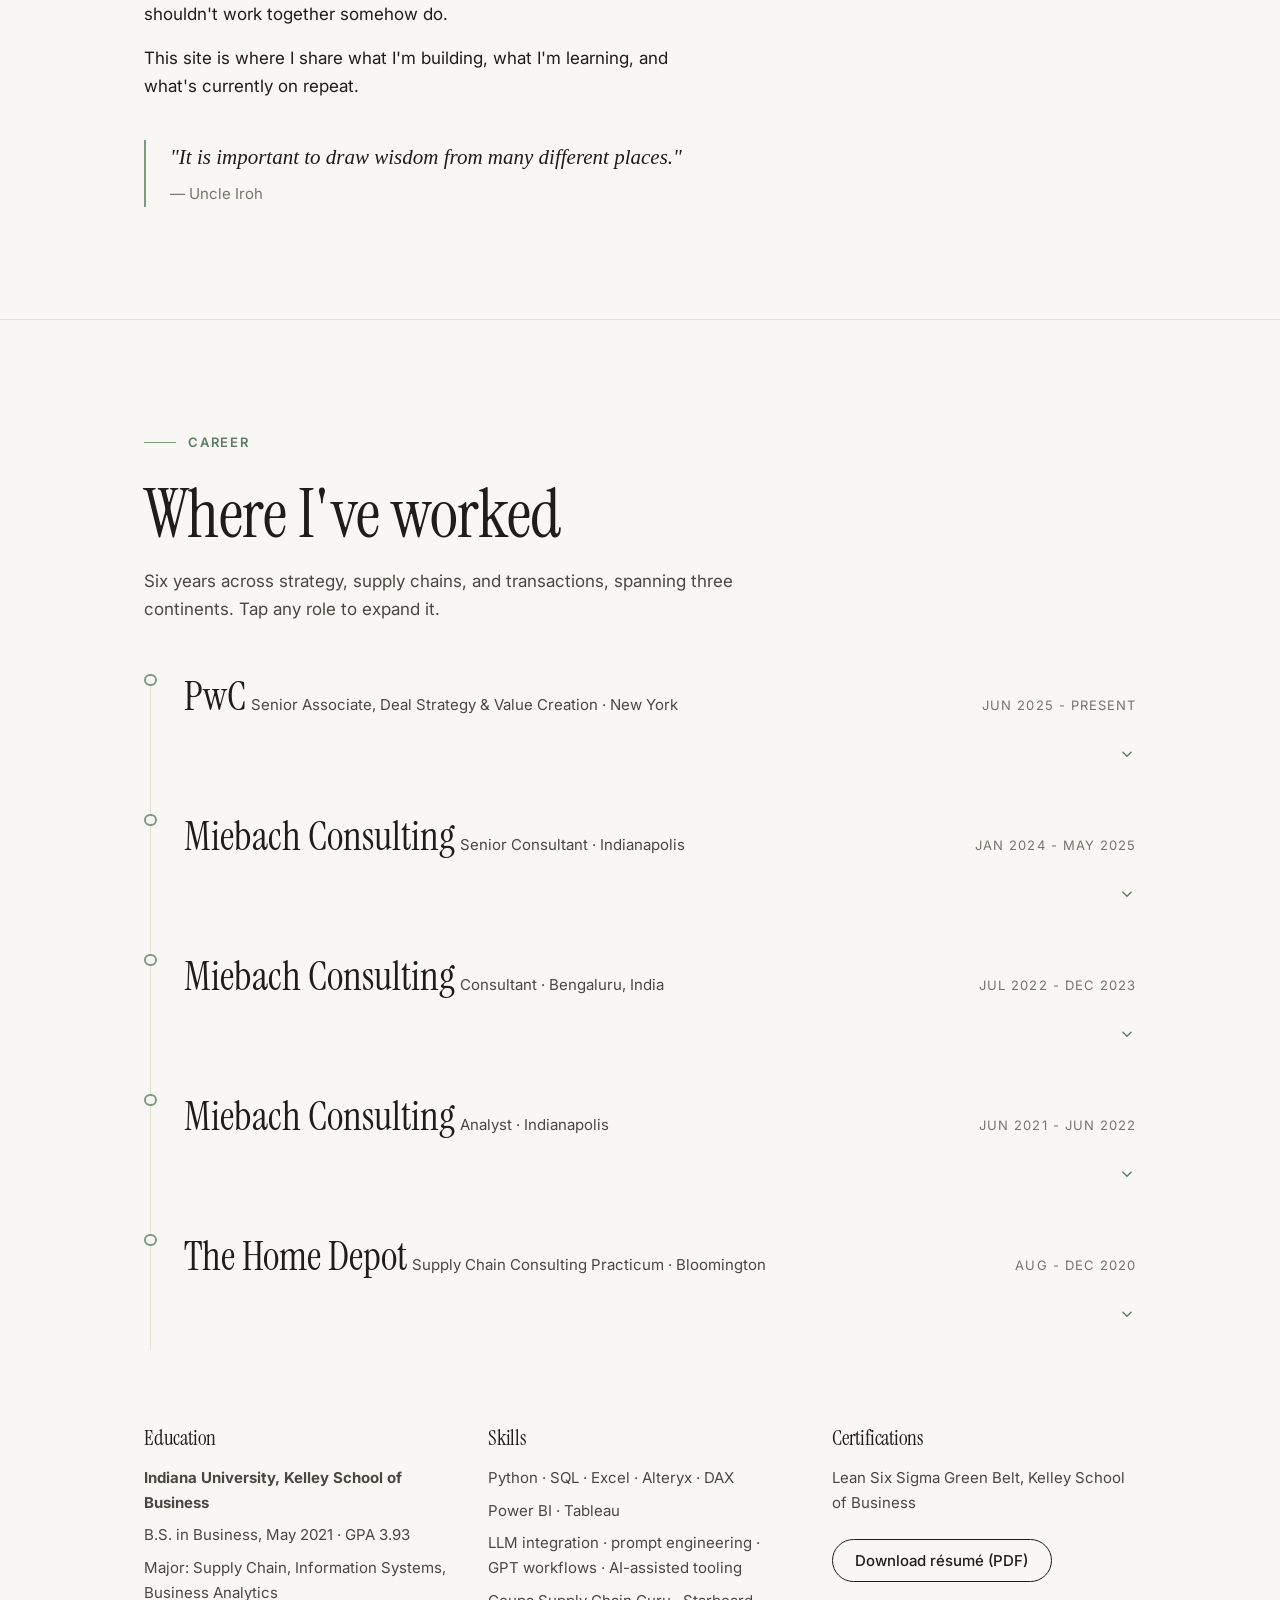
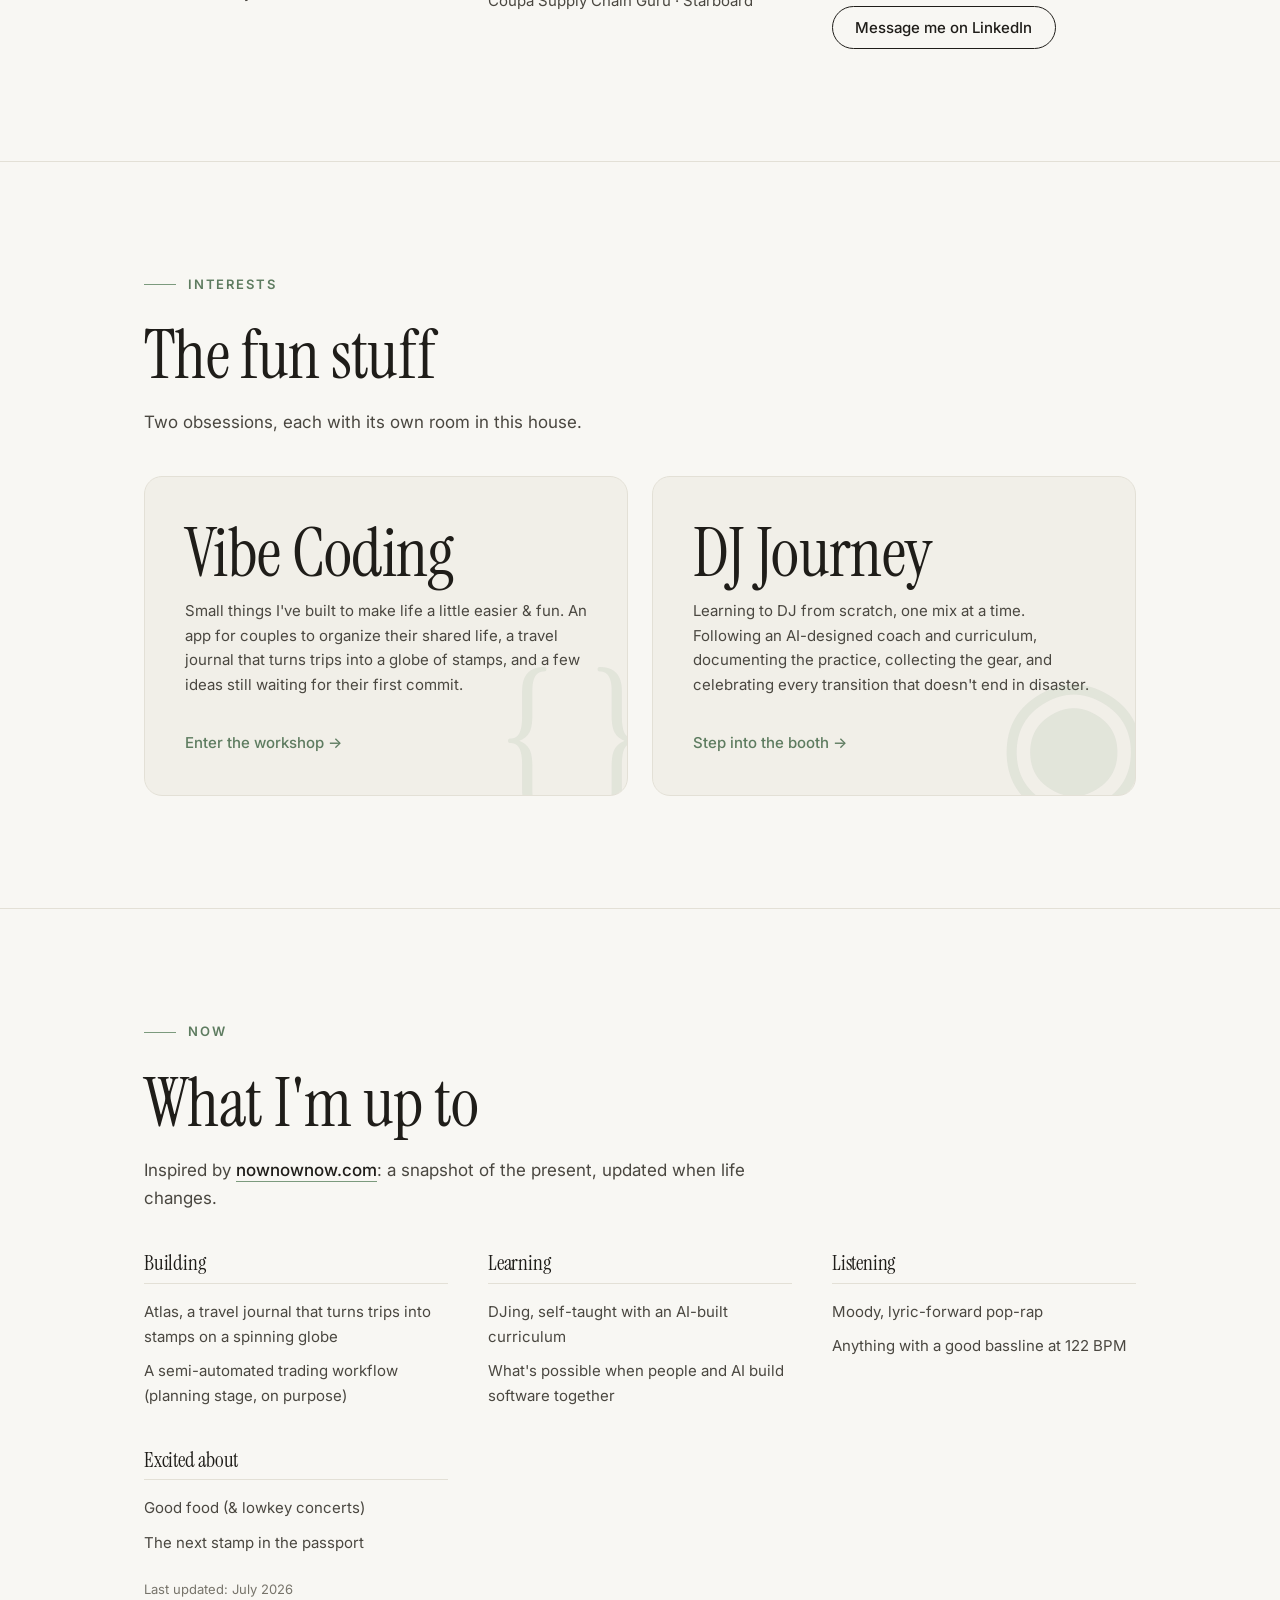
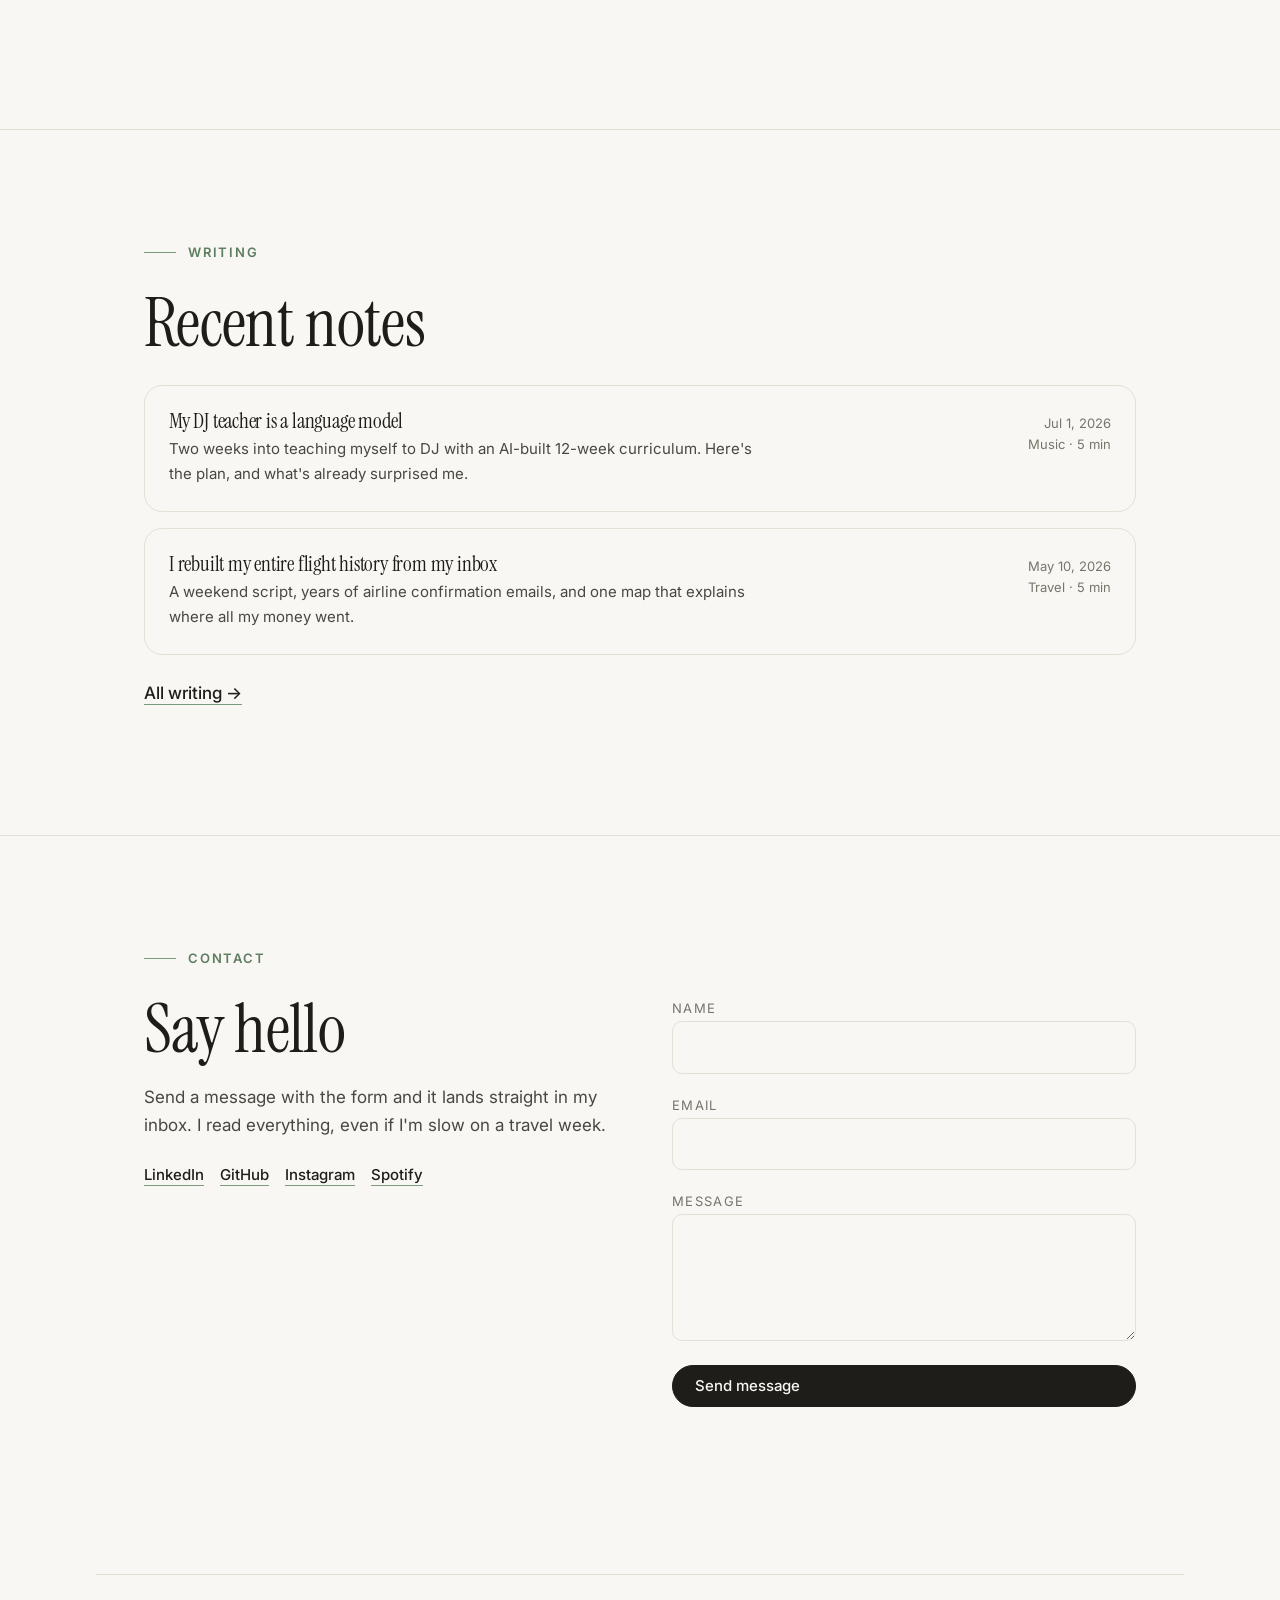
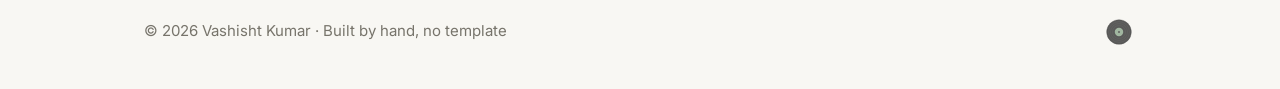
==== commit a841c720: "Rewrite homepage/DJ copy, real vinyl SVG with a triple-click easter egg Rewrites the About intro, ca" ====
--- a/index.html
+++ b/index.html
@@ -98,9 +98,15 @@
         <div class="about__grid">
           <div class="reveal">
             <h2>Hi, I'm Vashisht.</h2>
-            <p>I spend my weekdays inside deals, pulling apart companies' numbers to figure out what's really going on underneath. Before that, I spent four years in supply chain consulting, moving boxes around the world on spreadsheets and occasionally in real life. Somewhere along the way I realized the thing I actually love is systems: how they work, where they break, and what happens when you rebuild them a little better.</p>
-            <p>That curiosity leaks everywhere. I build small software tools for problems that annoy me: an app for two, an automation that saves my team hours, half-finished trading experiments. I'm teaching myself to DJ, which turns out to be another systems problem, just one you can dance to. And I fly a lot, mostly to eat things and get lost in new cities.</p>
-            <p>This site is my corner of the internet: what I'm building, what I'm learning, and what's currently on repeat.</p>
+            <p>By day, I work in deals, untangling messy datasets to understand how businesses actually operate. Outside work, I have a habit of turning everyday annoyances into software projects. Some get finished. Some become half-built experiments. All of them teach me something.</p>
+            <p>I'm fascinated by systems, whether that's a company's operations, financial models, airports, trading strategies, or the logic behind a great DJ set. My instinct is to understand how things work, spot where friction exists, and see if I can make them work a little better.</p>
+            <p>Lately, AI has become another lens for that curiosity. I'm less interested in chasing the latest model than in figuring out how people and software can work together differently. It's changing how we build, learn, and solve problems, and I enjoy experimenting with where those changes create real leverage.</p>
+            <p>When I'm not building something, I'm usually planning my next trip, searching for a great meal, or trying to make two songs that shouldn't work together somehow do.</p>
+            <p>This site is where I share what I'm building, what I'm learning, and what's currently on repeat.</p>
+            <blockquote class="about__quote">
+              <p>"It is important to draw wisdom from many different places."</p>
+              <cite>— Uncle Iroh</cite>
+            </blockquote>
           </div>
           <dl class="about__facts reveal-stagger">
             <div>
@@ -129,7 +135,7 @@
       <div class="container">
         <p class="eyebrow reveal">Career</p>
         <h2 class="reveal">Where I've worked</h2>
-        <p class="reveal" style="margin-bottom: var(--space-4); color: var(--ink-soft);">Six years across strategy, deals, and supply chains, on three continents. Tap any role to expand it.</p>
+        <p class="reveal" style="margin-bottom: var(--space-4); color: var(--ink-soft);">Six years across strategy, supply chains, and transactions, spanning three continents. Tap any role to expand it.</p>
 
         <ol class="timeline">
           <!-- PwC -->
@@ -162,9 +168,9 @@
             <button class="timeline__toggle" aria-expanded="false">
               <span>
                 <span class="timeline__company">Miebach Consulting</span>
-                <span class="timeline__role">Senior Consultant, NA Lead for CoE of Network Design · Indianapolis</span>
+                <span class="timeline__role">Senior Consultant · Indianapolis</span>
               </span>
-              <span class="timeline__dates">2023 - May 2025</span>
+              <span class="timeline__dates">Jan 2024 - May 2025</span>
               <svg class="timeline__chevron" width="18" height="18" viewBox="0 0 24 24" fill="none" stroke="currentColor" stroke-width="1.8" aria-hidden="true"><path d="m6 9 6 6 6-6"/></svg>
             </button>
             <div class="timeline__panel">
@@ -189,7 +195,7 @@
                 <span class="timeline__company">Miebach Consulting</span>
                 <span class="timeline__role">Consultant · Bengaluru, India</span>
               </span>
-              <span class="timeline__dates">2022 - 2023</span>
+              <span class="timeline__dates">Jul 2022 - Dec 2023</span>
               <svg class="timeline__chevron" width="18" height="18" viewBox="0 0 24 24" fill="none" stroke="currentColor" stroke-width="1.8" aria-hidden="true"><path d="m6 9 6 6 6-6"/></svg>
             </button>
             <div class="timeline__panel">
@@ -213,7 +219,7 @@
                 <span class="timeline__company">Miebach Consulting</span>
                 <span class="timeline__role">Analyst · Indianapolis</span>
               </span>
-              <span class="timeline__dates">Jun 2021 - 2022</span>
+              <span class="timeline__dates">Jun 2021 - Jun 2022</span>
               <svg class="timeline__chevron" width="18" height="18" viewBox="0 0 24 24" fill="none" stroke="currentColor" stroke-width="1.8" aria-hidden="true"><path d="m6 9 6 6 6-6"/></svg>
             </button>
             <div class="timeline__panel">
@@ -261,8 +267,7 @@
             <ul>
               <li><strong>Indiana University, Kelley School of Business</strong></li>
               <li>B.S. in Business, May 2021 · GPA 3.93</li>
-              <li>Supply Chain, Information Systems &amp; Business Analytics</li>
-              <li>Kelley Honors Program: 1 of 200 faculty-selected students</li>
+              <li>Major: Supply Chain, Information Systems, Business Analytics</li>
             </ul>
           </div>
           <div>
@@ -279,6 +284,7 @@
             <ul>
               <li>Lean Six Sigma Green Belt, Kelley School of Business</li>
               <li style="margin-top: var(--space-2);"><a class="btn" href="assets/Vashisht_Kumar_Resume.pdf" download>Download résumé (PDF)</a></li>
+              <li style="margin-top: var(--space-2);"><a class="btn" href="https://www.linkedin.com/in/vashishtkumar/" target="_blank" rel="noopener">Message me on LinkedIn</a></li>
             </ul>
           </div>
         </div>
@@ -295,13 +301,13 @@
         <div class="interests__grid reveal-stagger">
           <a class="interest-card" href="vibe-coding.html">
             <h3>Vibe Coding</h3>
-            <p>Small tools I build with AI when a problem annoys me enough. An app for couples to run their shared life, a travel journal that turns trips into stamps on a globe, a script that mapped my entire flight history, and a trading workflow still safely in the planning stage.</p>
+            <p>Small things I've built to make life a little easier &amp; fun. An app for couples to organize their shared life, a travel journal that turns trips into a globe of stamps, and a few ideas still waiting for their first commit.</p>
             <span class="interest-card__cta">Enter the workshop →</span>
             <span class="interest-card__glyph" aria-hidden="true">{ }</span>
           </a>
           <a class="interest-card" href="dj.html">
             <h3>DJ Journey</h3>
-            <p>Teaching myself to mix with an AI-built 12-week curriculum. The plan, the gear, the practice log, and eventually: mixes I'm not embarrassed to share.</p>
+            <p>Learning to DJ from scratch, one mix at a time. Following an AI-designed coach and curriculum, documenting the practice, collecting the gear, and celebrating every transition that doesn't end in disaster.</p>
             <span class="interest-card__cta">Step into the booth →</span>
             <span class="interest-card__glyph" aria-hidden="true">◉</span>
           </a>
@@ -320,7 +326,7 @@
           <div class="now__col">
             <h3>Building</h3>
             <ul>
-              <li>Duet, an app for couples to run their shared life together</li>
+              <li>Atlas, a travel journal that turns trips into stamps on a spinning globe</li>
               <li>A semi-automated trading workflow (planning stage, on purpose)</li>
             </ul>
           </div>
@@ -328,7 +334,7 @@
             <h3>Learning</h3>
             <ul>
               <li>DJing, self-taught with an AI-built curriculum</li>
-              <li>Writing more, editing less</li>
+              <li>What's possible when people and AI build software together</li>
             </ul>
           </div>
           <div class="now__col">
@@ -341,7 +347,7 @@
           <div class="now__col">
             <h3>Excited about</h3>
             <ul>
-              <li>What AI tools let one curious person build alone</li>
+              <li>Good food (&amp; lowkey concerts)</li>
               <li>The next stamp in the passport</li>
             </ul>
           </div>
@@ -369,11 +375,7 @@
         <div class="contact__grid">
           <div class="reveal">
             <h2>Say hello</h2>
-            <p style="color: var(--ink-soft);">Best way to reach me is email. I read everything, even if I'm slow on a travel week.</p>
-            <p class="contact__email">
-              <a class="link" href="mailto:vashisht99kumar@gmail.com">vashisht99kumar@gmail.com</a>
-              <button class="copy-btn" id="copyEmail" data-email="vashisht99kumar@gmail.com">Copy</button>
-            </p>
+            <p style="color: var(--ink-soft);">Send a message with the form and it lands straight in my inbox. I read everything, even if I'm slow on a travel week.</p>
             <ul class="socials">
               <li><a class="link" href="https://www.linkedin.com/in/vashishtkumar/" target="_blank" rel="noopener">LinkedIn</a></li>
               <li><a class="link" href="https://github.com/vashishtkumar99" target="_blank" rel="noopener">GitHub</a></li>
@@ -404,7 +406,7 @@
     <!-- ============================ Footer ============================ -->
     <footer class="container footer">
       <span>© 2026 Vashisht Kumar · Built by hand, no template</span>
-      <button class="vinyl" id="vinyl" aria-label="A record. Give it a spin.">💿</button>
+      <button class="vinyl" id="vinyl" aria-label="A record. Give it a spin."><svg viewBox="0 0 40 40" width="26" height="26" aria-hidden="true"><circle cx="20" cy="20" r="19" fill="#161616" stroke="#000" stroke-width="0.5"/><circle cx="20" cy="20" r="16" fill="none" stroke="#3a3a3a" stroke-width="0.5"/><circle cx="20" cy="20" r="13" fill="none" stroke="#3a3a3a" stroke-width="0.5"/><circle cx="20" cy="20" r="10" fill="none" stroke="#3a3a3a" stroke-width="0.5"/><circle cx="20" cy="20" r="6.5" fill="var(--sage)"/><circle cx="20" cy="20" r="1.4" fill="#161616"/></svg></button>
     </footer>
   </main>
 
--- a/styles/main.css
+++ b/styles/main.css
@@ -346,6 +346,26 @@
 }
 .about__facts dd { margin: 0; color: var(--ink-soft); }
 
+.about__quote {
+  margin: var(--space-4) 0 0;
+  padding-left: var(--space-3);
+  border-left: 2px solid var(--sage);
+}
+.about__quote p {
+  font-family: var(--font-display);
+  font-style: italic;
+  font-size: var(--text-lg);
+  color: var(--ink);
+  margin: 0;
+}
+.about__quote cite {
+  display: block;
+  margin-top: var(--space-1);
+  font-style: normal;
+  font-size: var(--text-sm);
+  color: var(--gray);
+}
+
 /* --------------------------------------------------------------------------
    7. Career timeline
    -------------------------------------------------------------------------- */
@@ -708,26 +728,6 @@
   gap: var(--space-5);
 }
 
-.contact__email {
-  display: inline-flex;
-  align-items: center;
-  gap: var(--space-1);
-  font-family: var(--font-display);
-  font-size: var(--text-xl);
-}
-.copy-btn {
-  border: 1px solid var(--line);
-  background: transparent;
-  color: var(--gray);
-  border-radius: 999px;
-  padding: 0.35rem 0.8rem;
-  font-size: var(--text-xs);
-  cursor: pointer;
-  transition: all 0.25s var(--ease);
-}
-.copy-btn:hover { border-color: var(--sage); color: var(--sage-deep); }
-.copy-btn.is-copied { background: var(--sage-tint); border-color: var(--sage); color: var(--sage-deep); }
-
 .socials {
   list-style: none;
   margin: var(--space-3) 0 0; padding: 0;
@@ -770,19 +770,19 @@
   flex-wrap: wrap;
 }
 
-/* Easter egg: the footer vinyl. Click it. */
+/* Easter egg: the footer vinyl. Click it. (Three clicks in one session cues up a tune.) */
 .vinyl {
   background: none;
   border: none;
   cursor: pointer;
-  font-size: 1.2rem;
-  line-height: 1;
+  line-height: 0;
   padding: 0.25rem;
-  filter: grayscale(0.4);
-  transition: filter 0.3s var(--ease);
-}
-.vinyl:hover { filter: grayscale(0); }
-.vinyl.is-spinning { animation: spin 1.8s linear infinite; filter: grayscale(0); }
+  opacity: 0.7;
+  transition: opacity 0.3s var(--ease);
+}
+.vinyl svg { display: block; }
+.vinyl:hover { opacity: 1; }
+.vinyl.is-spinning { animation: spin 1.8s linear infinite; opacity: 1; }
 
 /* Drill schedule (dj-plan.html) */
 .session {
